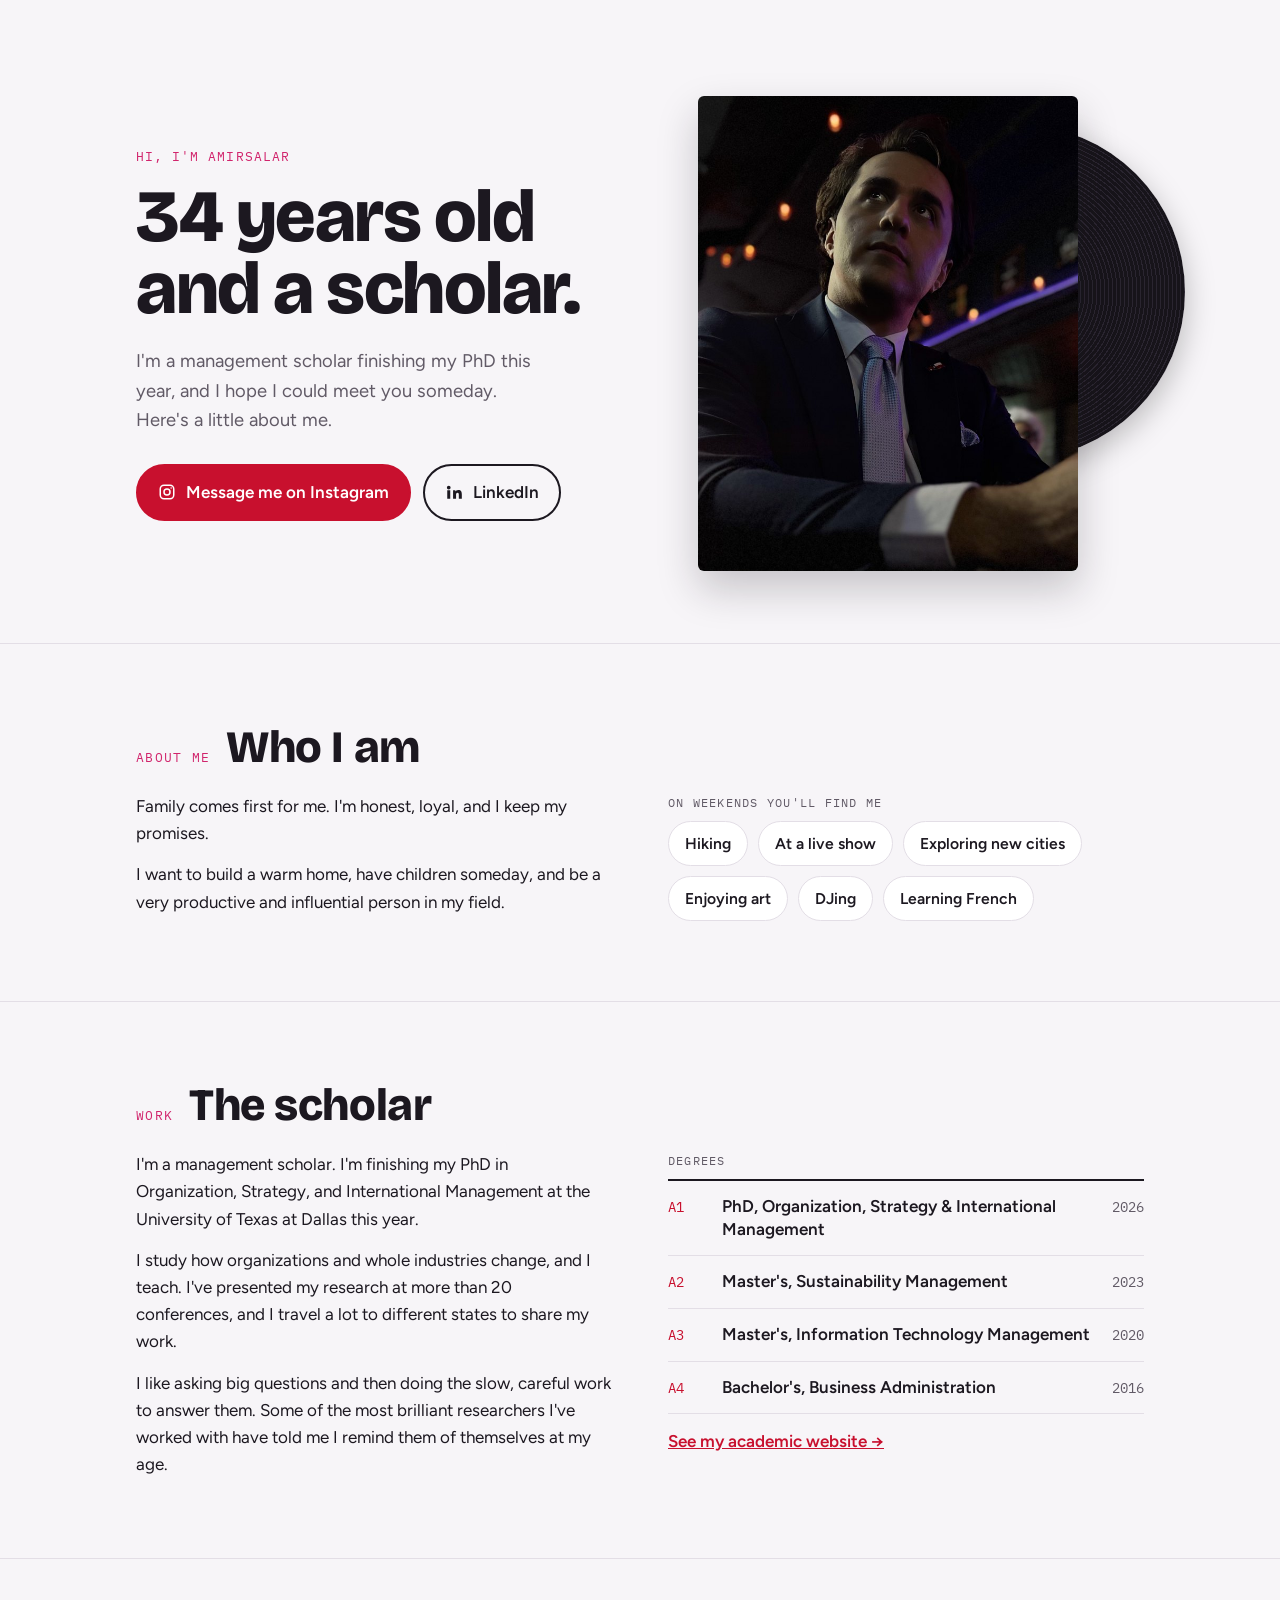
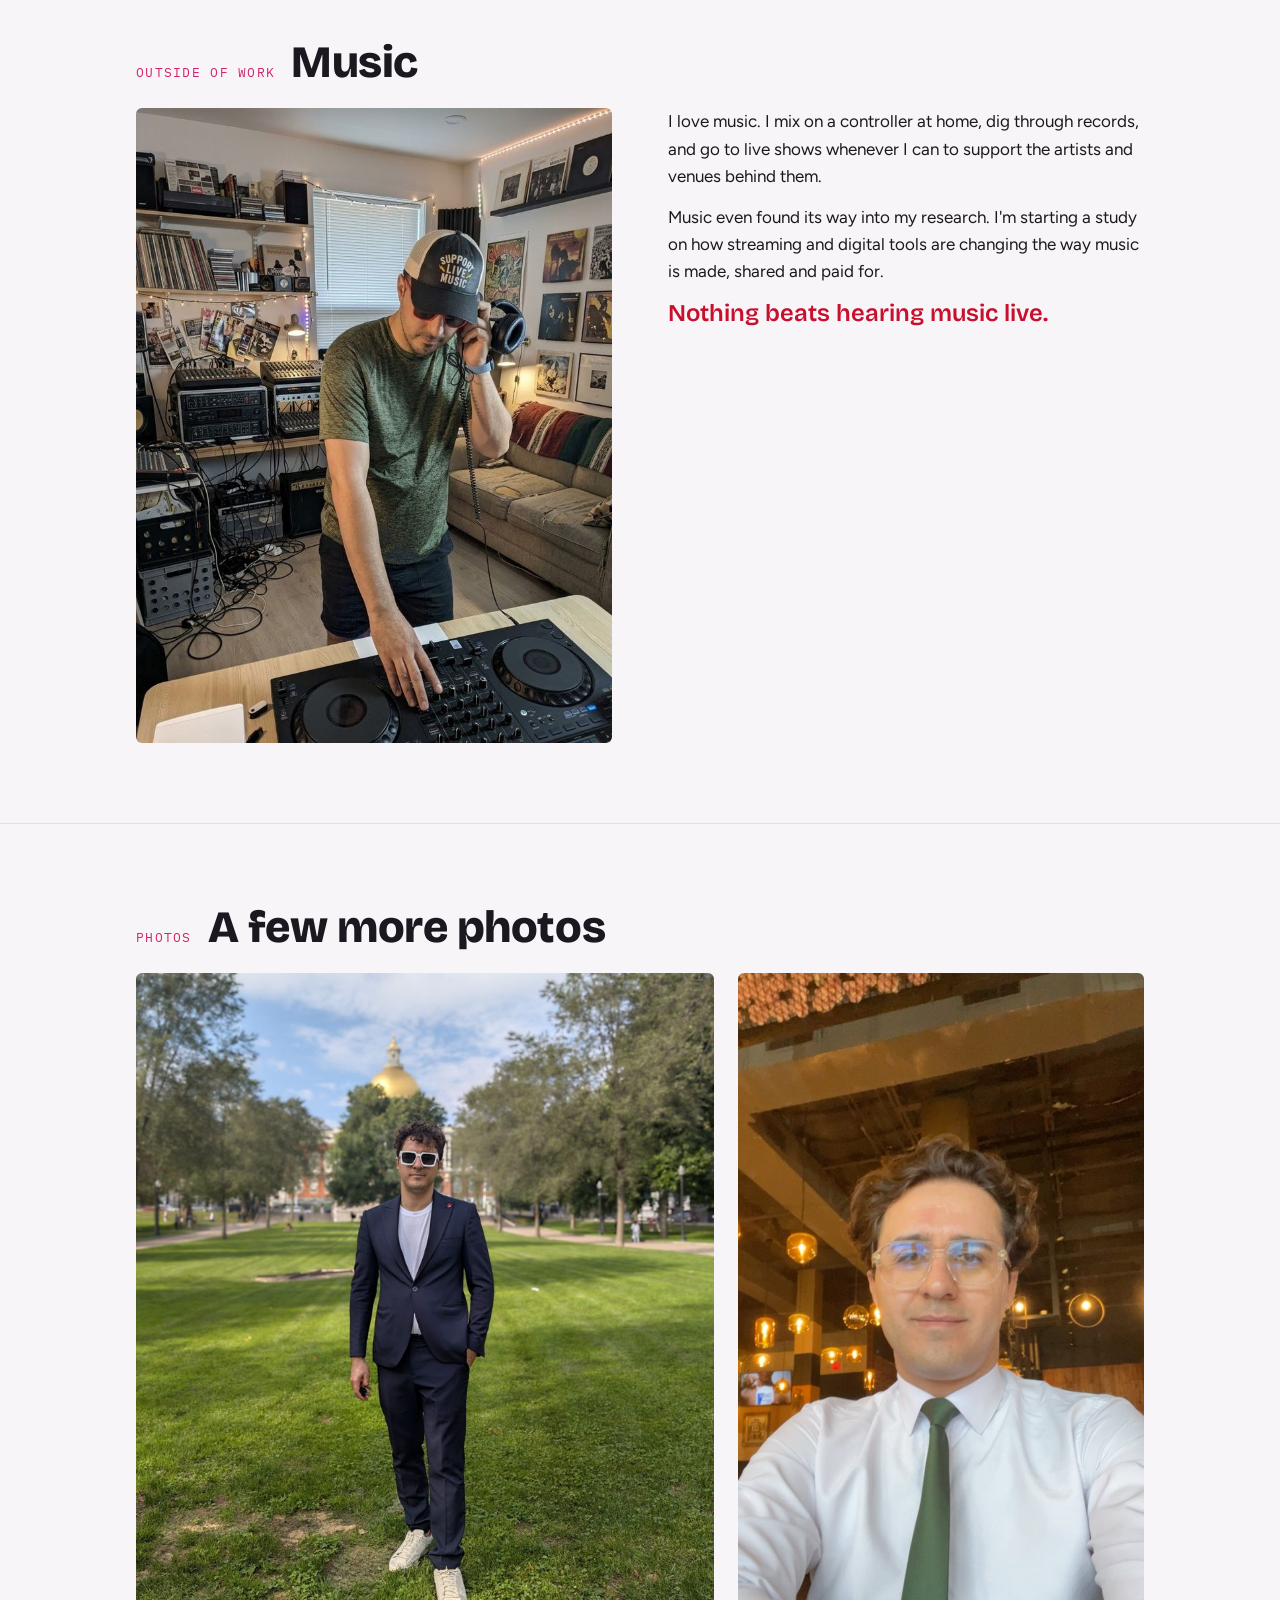
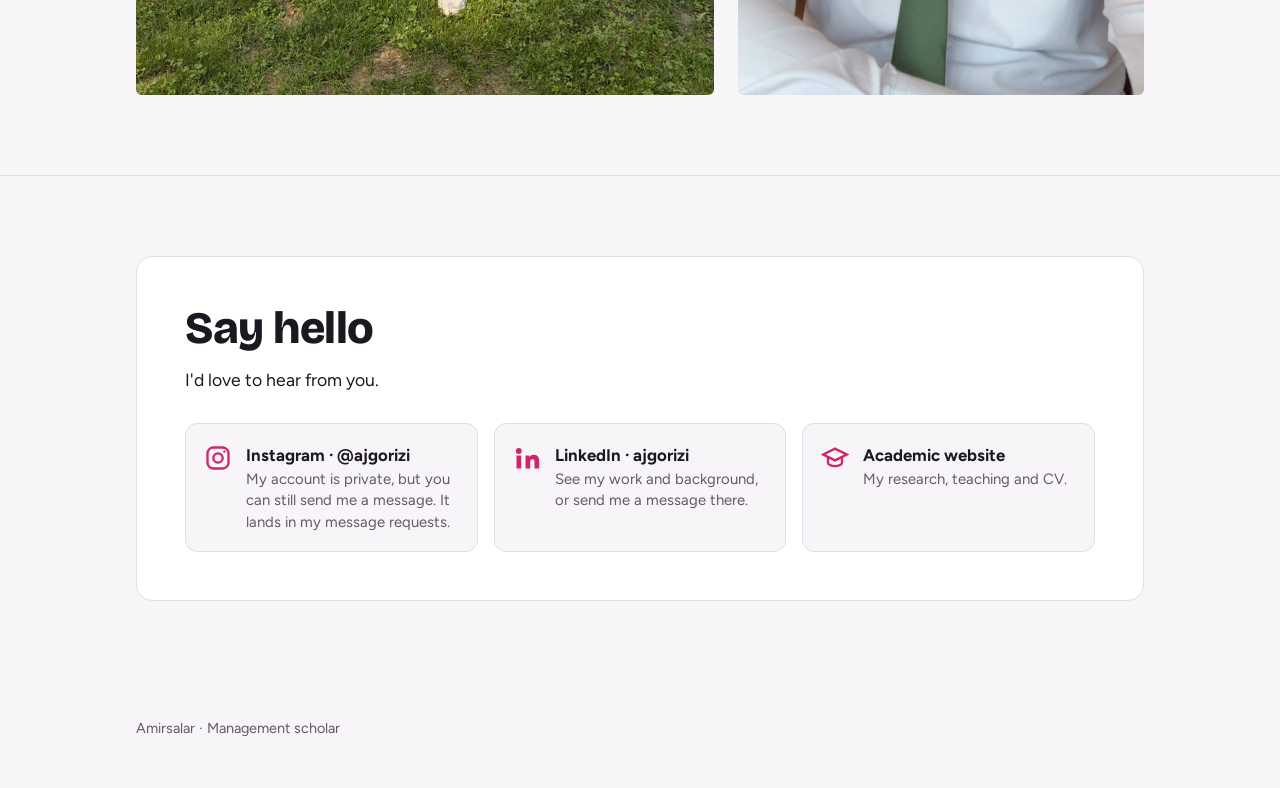
==== hello/index.html @ 09d65d30 "Add personal page at /hello/ and CNAME for ajgorizi.com Co-Authored-By: Claude Sonnet 5.5 <noreply@a" ====
<!doctype html>
<html lang="en">
<head>
  <!-- Google tag (gtag.js) -->
<script async src="https://www.googletagmanager.com/gtag/js?id=G-TE7RGXW3EQ"></script>
<script>
  window.dataLayer = window.dataLayer || [];
  function gtag(){dataLayer.push(arguments);}
  gtag('js', new Date());

  gtag('config', 'G-TE7RGXW3EQ');
</script>
<meta charset="utf-8">
<meta name="viewport" content="width=device-width, initial-scale=1">
<meta name="description" content="Amirsalar: Management scholar.">
<meta name="robots" content="noindex">
<title>Amirsalar | </title>
<link rel="preconnect" href="https://fonts.googleapis.com">
<link rel="preconnect" href="https://fonts.gstatic.com" crossorigin>
<link rel="stylesheet" href="https://fonts.googleapis.com/css2?family=Bricolage+Grotesque:opsz,wght@12..96,600;12..96,800&family=Figtree:wght@400;500;600&family=IBM+Plex+Mono:wght@500&display=swap">
<style>
/* Layout: a record sleeve. Hero = photo as the cover with a disc sliding out; then About me with degrees, a few photos, and a plain way to say hello. */
:root{
  --bg:#F7F5F8; --surface:#FFFFFF; --ink:#1C1820; --muted:#615A66; --line:#E3DEE6;
  --red:#C8102E; --pink:#D1246C; --vinyl:#17141A; --groove:#2A2530;
  --display:"Bricolage Grotesque", "Arial Narrow", system-ui, sans-serif;
  --body:"Figtree", system-ui, -apple-system, "Segoe UI", sans-serif;
  --mono:"IBM Plex Mono", ui-monospace, Menlo, monospace;
}
@media (prefers-color-scheme: dark){:root:not([data-theme="light"]){
  --bg:#141116; --surface:#1E1A21; --ink:#F3EFF5; --muted:#ABA2B0; --line:#332D38;
  --red:#FF4D5E; --pink:#FF5C9A; --vinyl:#0A080B; --groove:#231F27; color-scheme:dark }}
:root[data-theme="dark"]{
  --bg:#141116; --surface:#1E1A21; --ink:#F3EFF5; --muted:#ABA2B0; --line:#332D38;
  --red:#FF4D5E; --pink:#FF5C9A; --vinyl:#0A080B; --groove:#231F27; color-scheme:dark }

*{box-sizing:border-box}
body{margin:0}
img{max-width:100%}
html{overflow-x:clip}
body{background:var(--bg);color:var(--ink);font-family:var(--body);font-size:17px;line-height:1.6;overflow-x:clip}
.wrap{max-width:1040px;margin:0 auto;padding-left:max(16px, env(safe-area-inset-left, 0px));padding-right:max(16px, env(safe-area-inset-right, 0px))}
a{color:inherit}
:focus-visible{outline:3px solid var(--pink);outline-offset:3px;border-radius:6px}

/* hero */
.hero{display:grid;grid-template-columns:1.1fr .9fr;gap:clamp(28px,6vw,72px);align-items:center;padding-block:clamp(40px,8vw,96px) clamp(40px,6vw,72px)}
.hero > *{min-width:0}
.hello{font-family:var(--mono);font-size:.82rem;letter-spacing:.08em;text-transform:uppercase;color:var(--pink);margin:0 0 14px}
h1{font-family:var(--display);font-weight:800;font-size:clamp(2.6rem,7vw,4.6rem);line-height:.98;letter-spacing:-.02em;margin:0 0 22px;text-wrap:balance}
h1 em{font-style:normal;color:var(--red)}
.lead{font-size:1.15rem;color:var(--muted);max-width:34ch;margin:0 0 28px}
.actions{display:flex;flex-wrap:wrap;gap:12px}
.btn{display:inline-flex;align-items:center;gap:10px;padding:13px 20px;border-radius:999px;font-weight:600;text-decoration:none;border:2px solid var(--ink);transition:transform .15s ease}
.btn.primary{background:var(--red);border-color:var(--red);color:#fff}
.btn:hover{transform:translateY(-2px)}
.btn svg{width:18px;height:18px;flex:none}

.sleeve{position:relative;width:min(100%,380px);justify-self:center;margin-right:clamp(40px,9vw,90px)}
.disc{position:absolute;top:6%;right:-28%;width:88%;aspect-ratio:1;border-radius:50%;
  background:radial-gradient(circle,var(--red) 0 15%,var(--vinyl) 15.5% 17%,transparent 17.5%),
  repeating-radial-gradient(circle,var(--vinyl) 0 3px,var(--groove) 3px 4px);
  box-shadow:0 10px 30px rgba(0,0,0,.25);animation:spin 9s linear infinite}
.disc::after{content:"";position:absolute;inset:48.5%;border-radius:50%;background:var(--bg)}
.cover{position:relative;display:block;width:100%;max-width:100%;aspect-ratio:4/5;object-fit:cover;border-radius:6px;box-shadow:0 18px 40px rgba(28,24,32,.22)}
@keyframes spin{to{transform:rotate(360deg)}}
@media (prefers-reduced-motion:reduce){.disc{animation:none}.btn{transition:none}}

/* sides */
.side{border-top:1px solid var(--line);padding-block:clamp(40px,7vw,80px)}
.side-head{display:flex;align-items:baseline;gap:16px;flex-wrap:wrap;margin-bottom:22px}
.side-label{font-family:var(--mono);font-size:.8rem;letter-spacing:.1em;text-transform:uppercase;color:var(--pink)}
h2{font-family:var(--display);font-weight:800;font-size:clamp(1.9rem,4.5vw,2.8rem);line-height:1.05;margin:0;letter-spacing:-.01em}
.grid{display:grid;grid-template-columns:1fr 1fr;gap:clamp(24px,5vw,56px);align-items:start}
.grid > *{min-width:0}
.prose p{margin:0 0 14px;max-width:62ch}
.prose p:last-child{margin-bottom:0}

.tracks{list-style:none;margin:0;padding:0;border-top:2px solid var(--ink)}
.tracks li{display:grid;grid-template-columns:2.6rem 1fr auto;gap:12px;padding:14px 0;border-bottom:1px solid var(--line);align-items:baseline}
.tracks .no{font-family:var(--mono);font-size:.85rem;color:var(--red)}
.tracks .what{font-weight:600;line-height:1.35}
.tracks .where{display:block;font-weight:400;color:var(--muted);font-size:.95rem}
.tracks .yr{font-family:var(--mono);font-size:.85rem;color:var(--muted);font-variant-numeric:tabular-nums;white-space:nowrap}
.tracks-title{font-family:var(--mono);font-size:.78rem;letter-spacing:.1em;text-transform:uppercase;color:var(--muted);margin:0 0 8px}

.quote{font-family:var(--display);font-weight:600;font-size:1.5rem;line-height:1.2;color:var(--red);margin:22px 0 0}

.chips{list-style:none;margin:0;padding:0;display:flex;flex-wrap:wrap;gap:10px}
.chips li{padding:9px 16px;border-radius:999px;border:1.5px solid var(--line);background:var(--surface);font-weight:600;font-size:.98rem}
.music-photo{width:100%;max-width:100%;aspect-ratio:3/4;object-fit:cover;border-radius:6px;display:block}
.photos{display:grid;grid-template-columns:800fr 562fr;gap:clamp(12px,3vw,24px);align-items:start}
.photos img{width:100%;max-width:100%;height:auto;border-radius:6px;display:block}
/* looking for + contact */
.ask{background:var(--surface);border:1px solid var(--line);border-radius:16px;padding:clamp(24px,5vw,48px);display:grid;gap:28px}
.ask h2{color:var(--ink)}
.ask p{margin:0;max-width:56ch;font-size:1.1rem}
.contacts{display:grid;grid-template-columns:repeat(3,1fr);gap:16px}
.contact{display:flex;gap:14px;align-items:flex-start;padding:18px;border-radius:12px;border:1px solid var(--line);text-decoration:none;background:var(--bg);transition:border-color .15s ease}
.contact:hover{border-color:var(--pink)}
.contact svg{width:28px;height:28px;flex:none;color:var(--pink);margin-top:2px}
.contact b{display:block;font-size:1.05rem}
.contact span{display:block;color:var(--muted);font-size:.93rem;line-height:1.45}
footer{padding-block:36px 48px;color:var(--muted);font-size:.9rem}

@media (max-width:760px){
  .hero{grid-template-columns:1fr}
  .sleeve{order:-1;width:min(64%,300px);justify-self:start;margin-right:0}
  .disc{right:-30%}
  .grid,.contacts{grid-template-columns:1fr}
  .photos{grid-template-columns:1fr}
  .music-photo{aspect-ratio:4/3}
}
</style>
</head>
<body>

<main>
  <div class="wrap">
    <section class="hero">
      <div>
        <p class="hello">Hi, I'm Amirsalar</p>
        <h1>34 years old and a scholar.</h1>
        <p class="lead">I'm a management scholar finishing my PhD this year, and I hope I could meet you someday. Here's a little about me.</p>
        <div class="actions">
          <a class="btn primary" href="https://www.instagram.com/ajgorizi/" target="_blank" rel="noopener">
            <svg viewBox="0 0 24 24" fill="none" stroke="currentColor" stroke-width="2"><rect x="3" y="3" width="18" height="18" rx="5"/><circle cx="12" cy="12" r="4"/><circle cx="17.5" cy="6.5" r="1" fill="currentColor" stroke="none"/></svg>
            Message me on Instagram
          </a>
          <a class="btn" href="https://www.linkedin.com/in/ajgorizi/" target="_blank" rel="noopener">
            <svg viewBox="0 0 24 24" fill="currentColor"><path d="M4.98 3.5a2.5 2.5 0 1 1 0 5 2.5 2.5 0 0 1 0-5zM3 9.75h4V21H3V9.75zm7 0h3.8v1.6h.06c.53-1 1.84-2.05 3.78-2.05 4.04 0 4.79 2.6 4.79 6V21h-4v-5.1c0-1.22-.02-2.8-1.7-2.8-1.71 0-1.97 1.33-1.97 2.7V21h-4V9.75z"/></svg>
            LinkedIn
          </a>
        </div>
      </div>
      <div class="sleeve" aria-hidden="false">
        <div class="disc" aria-hidden="true"></div>
        <img class="cover" src="hero.jpg" alt="Amirsalar in a navy suit and light blue tie, sitting at a table under warm lights">
      </div>
    </section>
  </div>

  <section class="side">
    <div class="wrap">
      <div class="side-head"><span class="side-label">About me</span><h2>Who I am</h2></div>
      <div class="grid">
        <div class="prose">
          <p>Family comes first for me. I'm honest, loyal, and I keep my promises.</p>
          <p>I want to build a warm home, have children someday, and be a very productive and influential person in my field.</p>
        </div>
        <div>
          <p class="tracks-title">On weekends you'll find me</p>
          <ul class="chips">
            <li>Hiking</li><li>At a live show</li><li>Exploring new cities</li><li>Enjoying art</li><li>DJing</li><li>Learning French</li>
          </ul>
        </div>
      </div>
    </div>
  </section>

  <section class="side">
    <div class="wrap">
      <div class="side-head"><span class="side-label">Work</span><h2>The scholar</h2></div>
      <div class="grid">
        <div class="prose">
          <p>I'm a management scholar. I'm finishing my PhD in Organization, Strategy, and International Management at the University of Texas at Dallas this year.</p>
          <p>I study how organizations and whole industries change, and I teach. I've presented my research at more than 20 conferences, and I travel a lot to different states to share my work.</p>
          <p>I like asking big questions and then doing the slow, careful work to answer them. Some of the most brilliant researchers I've worked with have told me I remind them of themselves at my age.</p>
        </div>
        <div>
          <p class="tracks-title">Degrees</p>
          <ol class="tracks">
            <li><span class="no">A1</span><span class="what">PhD, Organization, Strategy &amp; International Management</span><span class="yr">2026</span></li>
            <li><span class="no">A2</span><span class="what">Master's, Sustainability Management</span><span class="yr">2023</span></li>
            <li><span class="no">A3</span><span class="what">Master's, Information Technology Management</span><span class="yr">2020</span></li>
            <li><span class="no">A4</span><span class="what">Bachelor's, Business Administration</span><span class="yr">2016</span></li>
          </ol>
          <p style="margin:14px 0 0"><a href="https://ajgorizi.com/" target="_blank" rel="noopener" style="color:var(--red);font-weight:600">See my academic website →</a></p>
        </div>
      </div>
    </div>
  </section>


  <section class="side">
    <div class="wrap">
      <div class="side-head"><span class="side-label">Outside of work</span><h2>Music</h2></div>
      <div class="grid">
        <img class="music-photo" src="dj.jpg" alt="Amirsalar mixing music at home, with records on the wall">
        <div class="prose">
          <p>I love music. I mix on a controller at home, dig through records, and go to live shows whenever I can to support the artists and venues behind them.</p>
          <p>Music even found its way into my research. I'm starting a study on how streaming and digital tools are changing the way music is made, shared and paid for.</p>
          <p class="quote">Nothing beats hearing music live.</p>
        </div>
      </div>
    </div>
  </section>

  <section class="side">
    <div class="wrap">
      <div class="side-head"><span class="side-label">Photos</span><h2>A few more photos</h2></div>
      <div class="photos">
        <img src="park.jpg" alt="Amirsalar in a navy suit and white sunglasses on a sunny lawn, a gold dome behind him">
        <img src="me.jpg" alt="Amirsalar in a white shirt and green tie">
      </div>
    </div>
  </section>

  <section class="side">
    <div class="wrap">
      <div class="ask">
        <div style="display:grid;gap:14px">
          <h2>Say hello</h2>
          <p>I'd love to hear from you.</p>
        </div>
        <div class="contacts">
          <a class="contact" href="https://www.instagram.com/ajgorizi/" target="_blank" rel="noopener">
            <svg viewBox="0 0 24 24" fill="none" stroke="currentColor" stroke-width="2"><rect x="3" y="3" width="18" height="18" rx="5"/><circle cx="12" cy="12" r="4"/><circle cx="17.5" cy="6.5" r="1" fill="currentColor" stroke="none"/></svg>
            <div><b>Instagram · @ajgorizi</b><span>My account is private, but you can still send me a message. It lands in my message requests.</span></div>
          </a>
          <a class="contact" href="https://www.linkedin.com/in/ajgorizi/" target="_blank" rel="noopener">
            <svg viewBox="0 0 24 24" fill="currentColor"><path d="M4.98 3.5a2.5 2.5 0 1 1 0 5 2.5 2.5 0 0 1 0-5zM3 9.75h4V21H3V9.75zm7 0h3.8v1.6h.06c.53-1 1.84-2.05 3.78-2.05 4.04 0 4.79 2.6 4.79 6V21h-4v-5.1c0-1.22-.02-2.8-1.7-2.8-1.71 0-1.97 1.33-1.97 2.7V21h-4V9.75z"/></svg>
            <div><b>LinkedIn · ajgorizi</b><span>See my work and background, or send me a message there.</span></div>
          </a>
          <a class="contact" href="https://ajgorizi.com/" target="_blank" rel="noopener">
            <svg viewBox="0 0 24 24" fill="none" stroke="currentColor" stroke-width="2"><path d="M2 9l10-5 10 5-10 5z"/><path d="M6 11v5c0 1.5 2.7 3 6 3s6-1.5 6-3v-5"/></svg>
            <div><b>Academic website</b><span>My research, teaching and CV.</span></div>
          </a>
        </div>
      </div>
    </div>
  </section>

  <footer><div class="wrap">Amirsalar · Management scholar</div></footer>
</main>

</body>
</html>
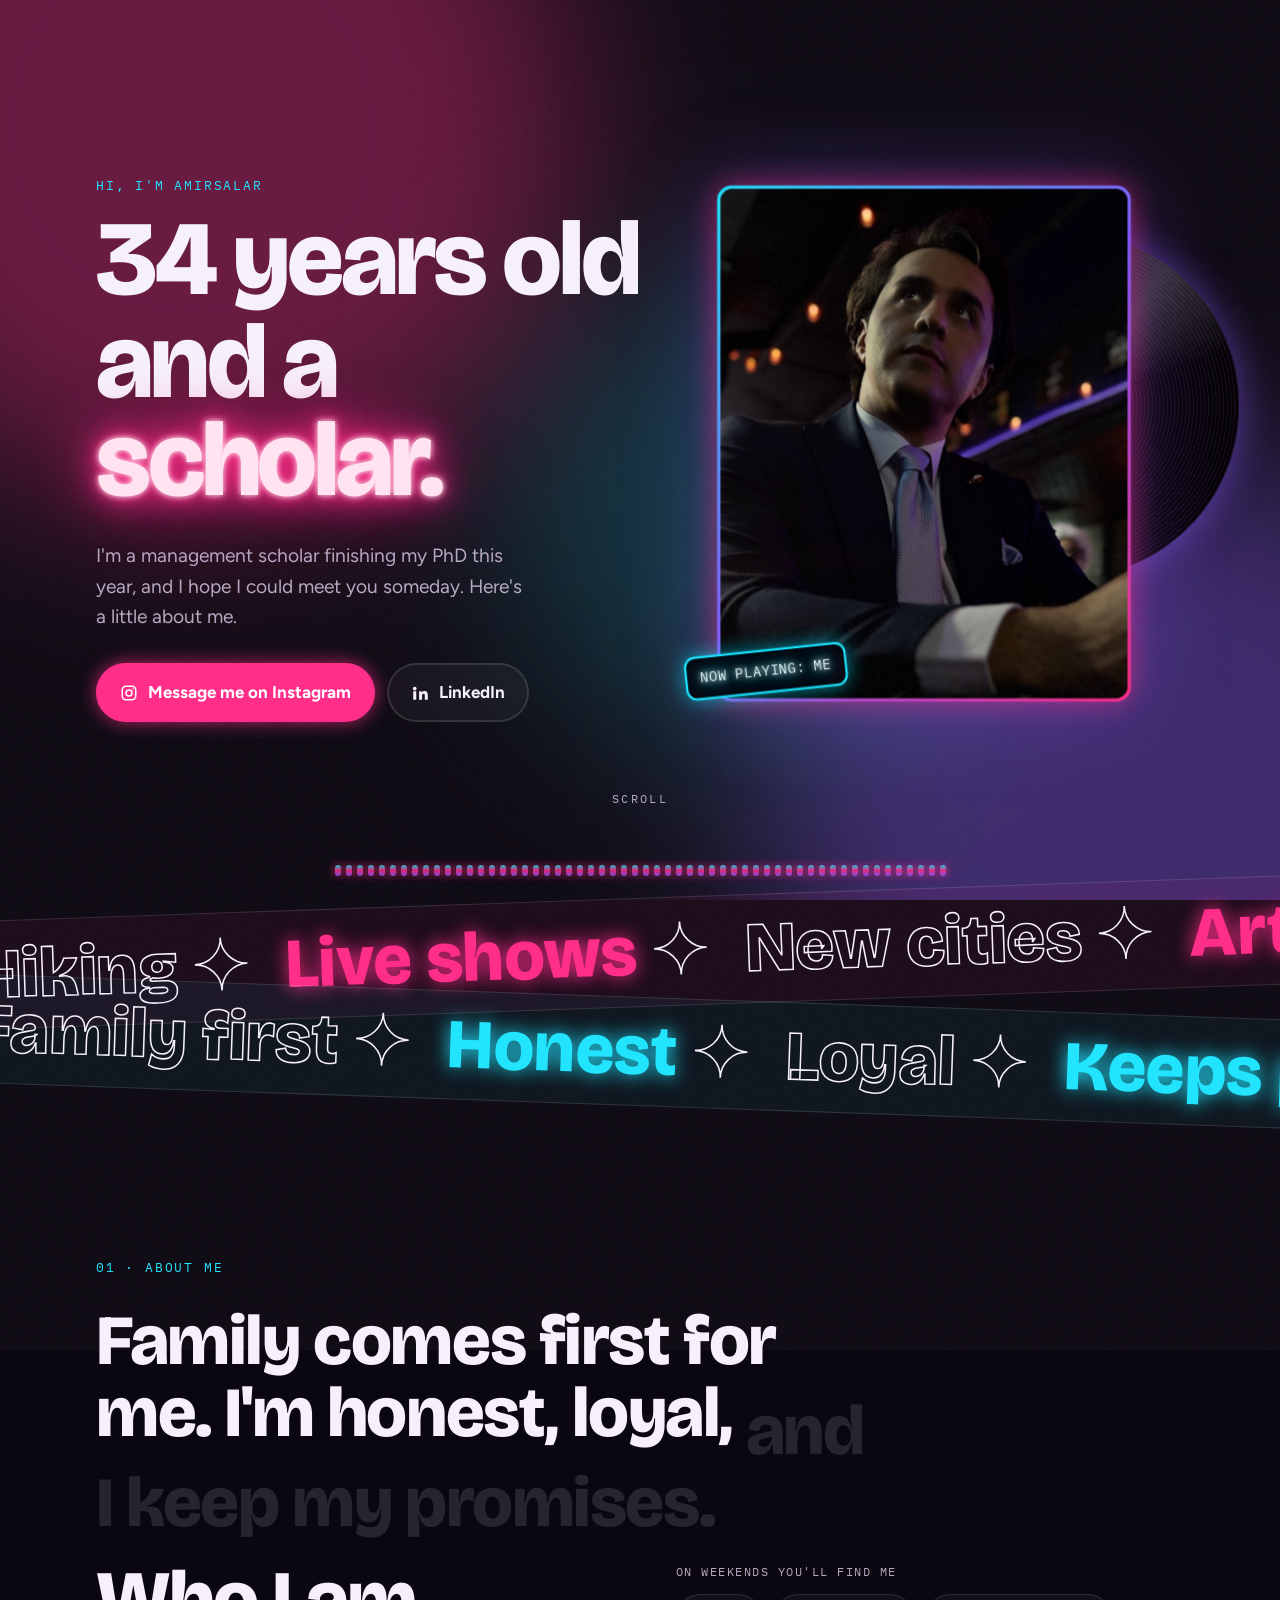
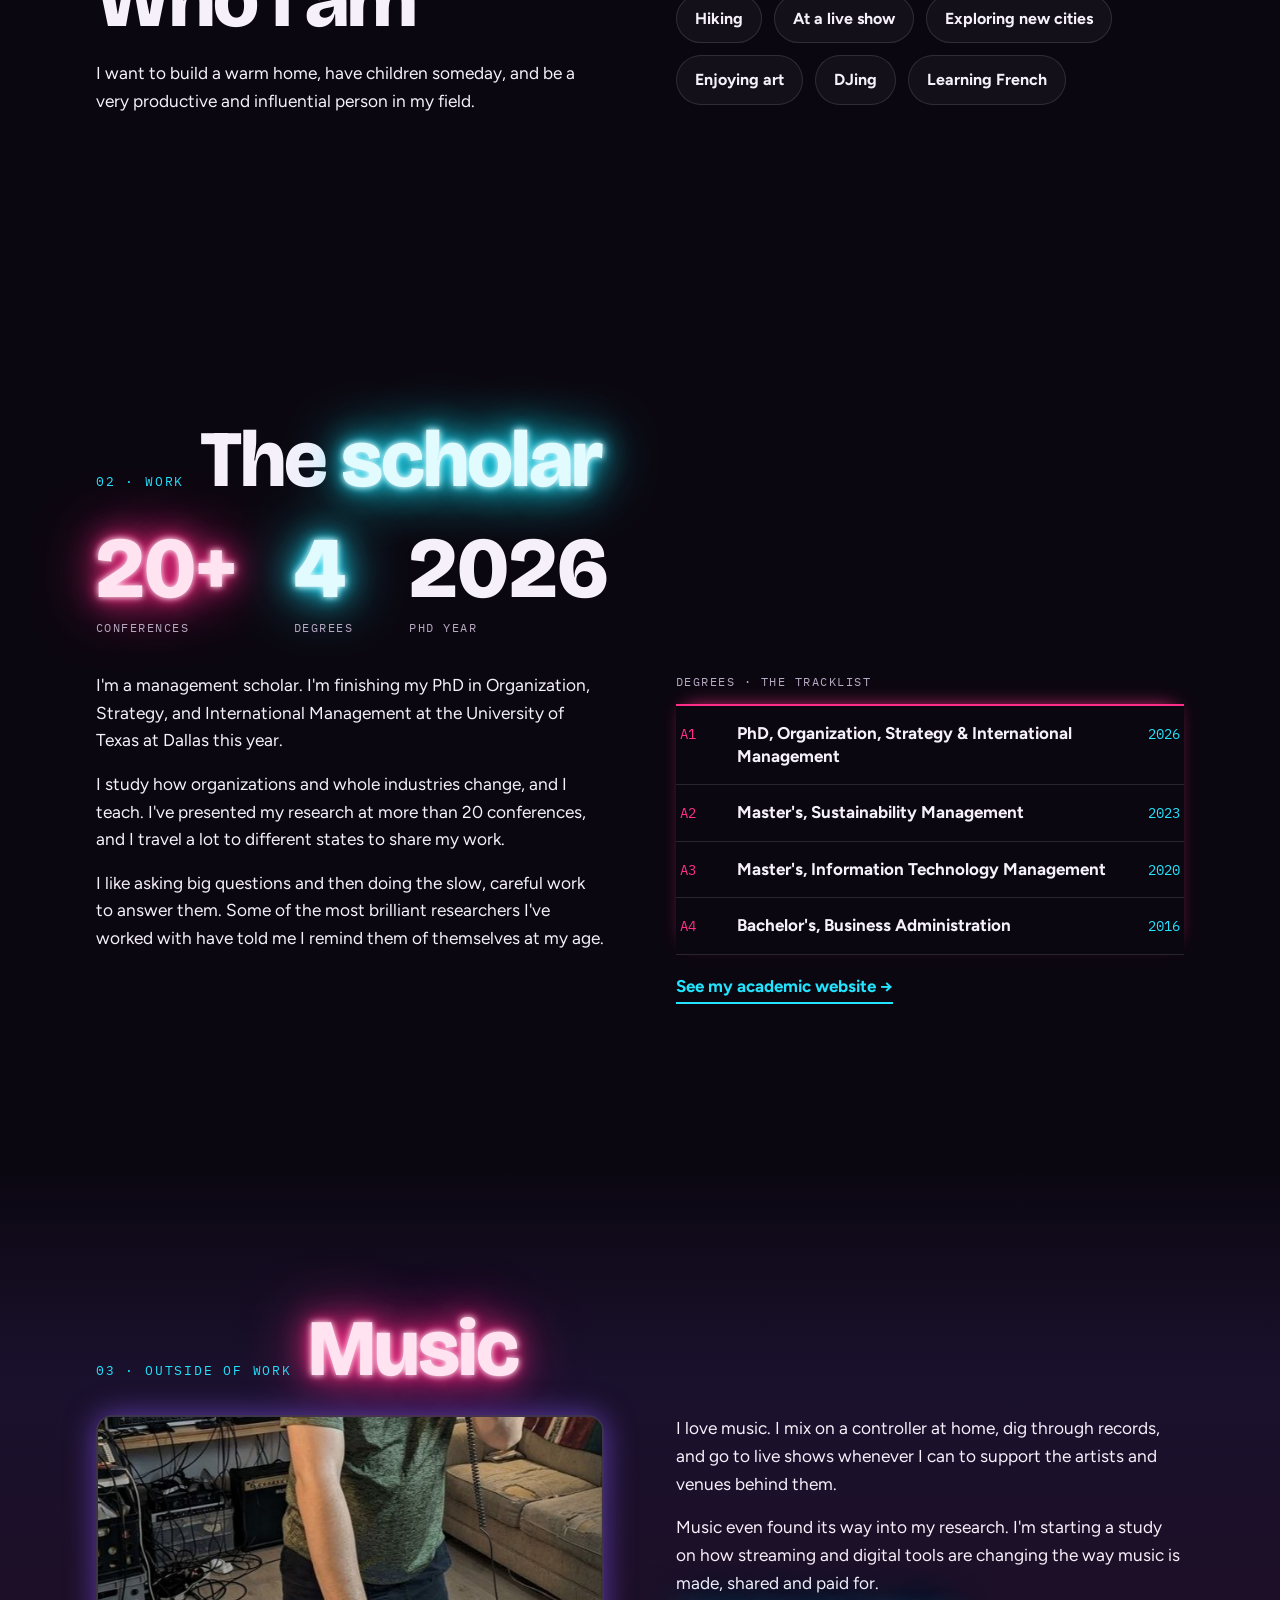
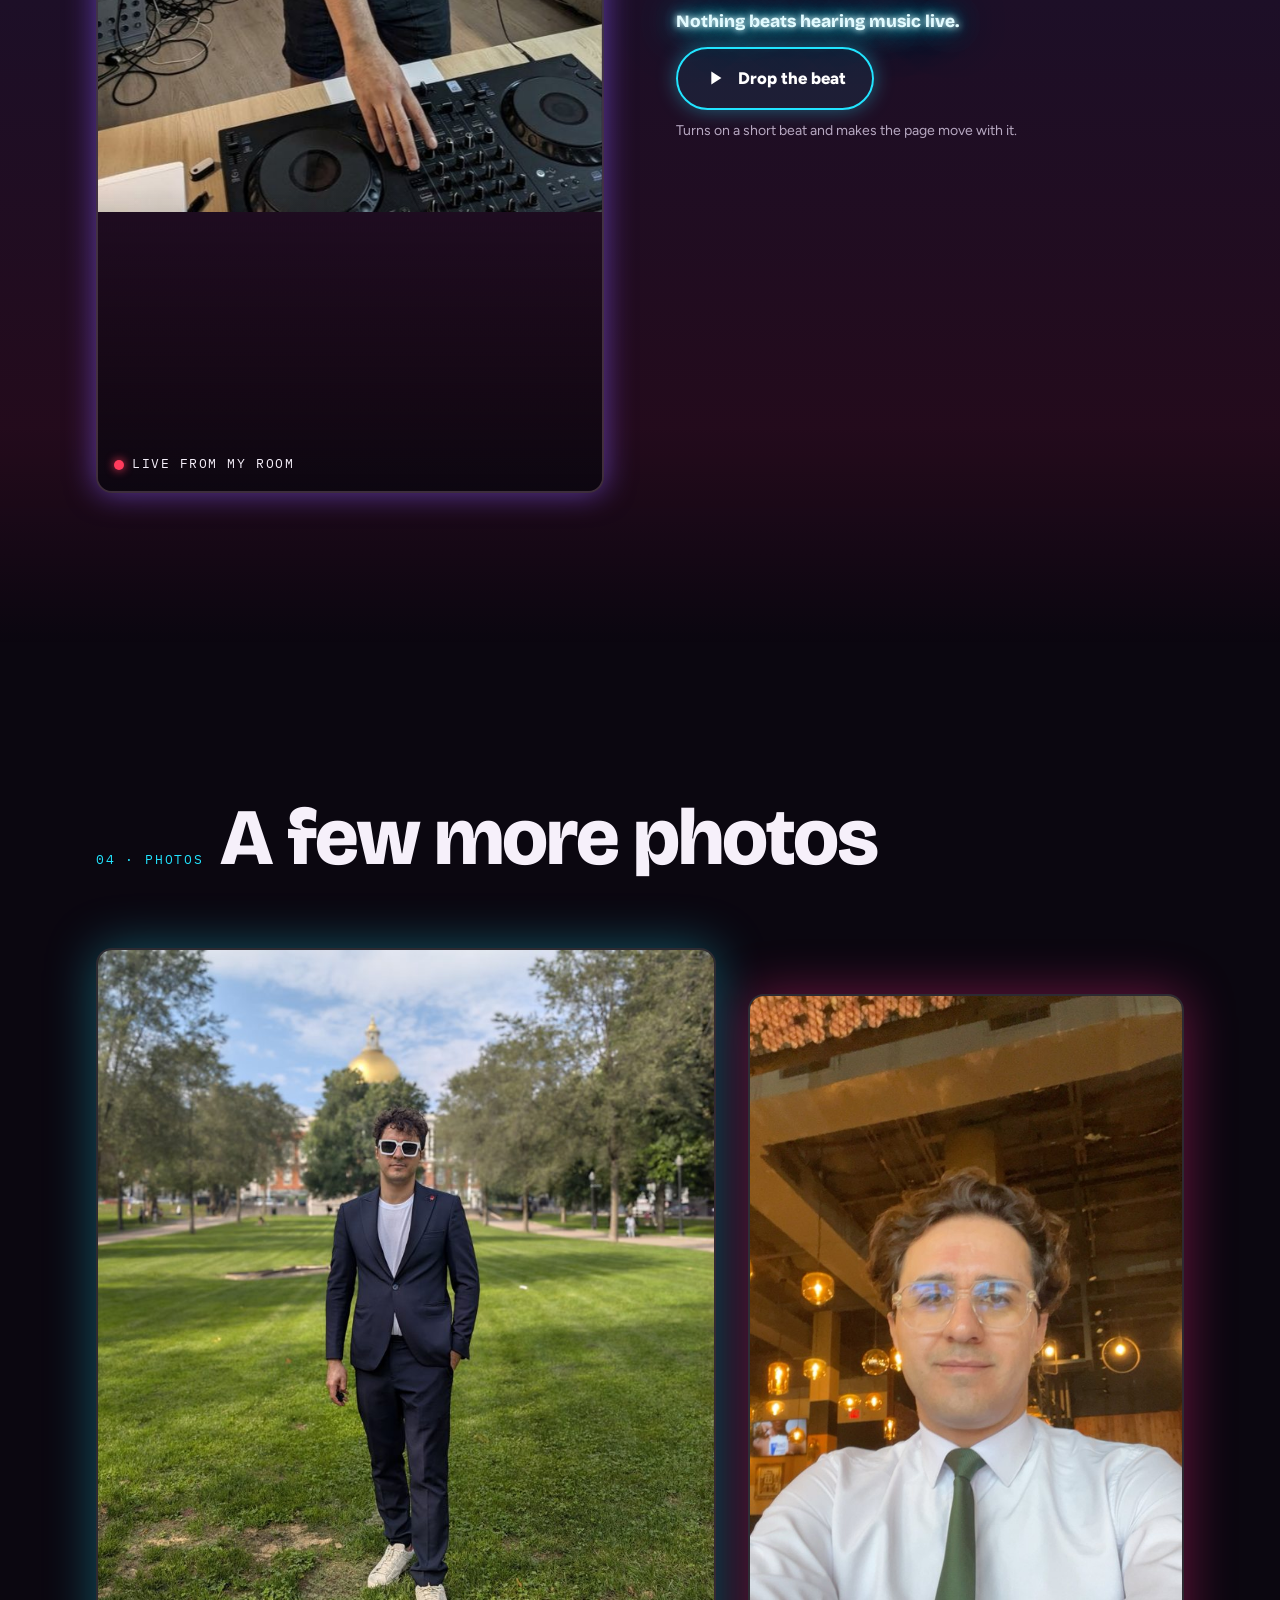
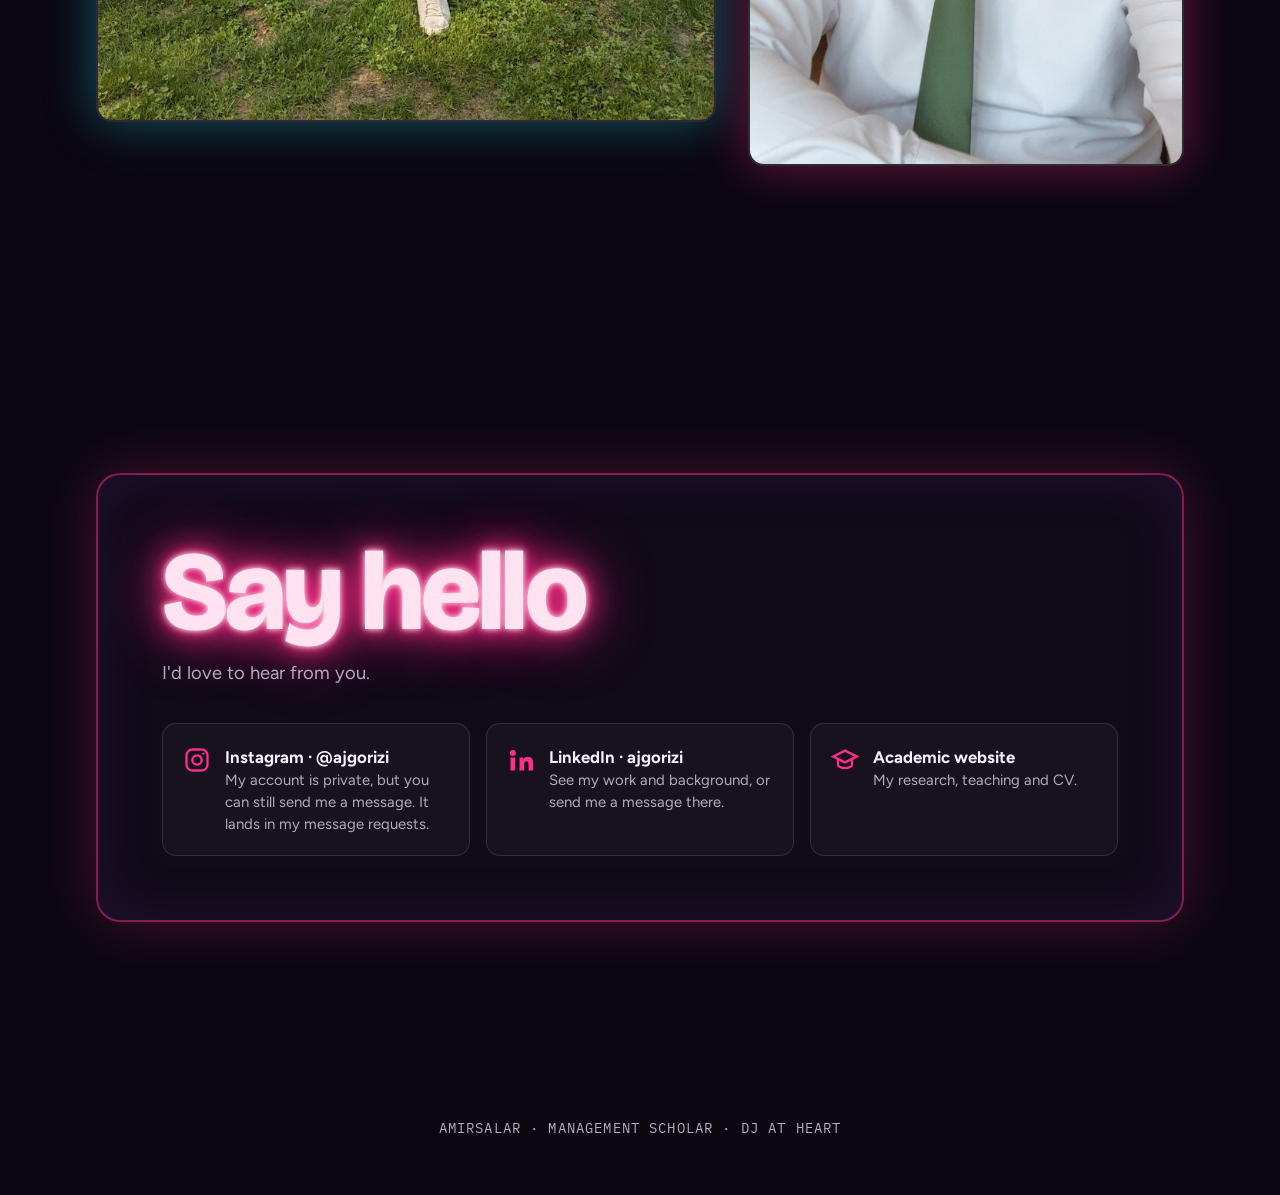
==== commit f6f8a950: "Replace old More about me page with the neon version Co-Authored-By: Claude Opus 5.5 <noreply@anthro" ====
--- a/hello/index.html
+++ b/hello/index.html
@@ -1,128 +1,224 @@
 <!doctype html>
 <html lang="en">
 <head>
-  <!-- Google tag (gtag.js) -->
+<!-- Google tag (gtag.js) -->
 <script async src="https://www.googletagmanager.com/gtag/js?id=G-TE7RGXW3EQ"></script>
 <script>
   window.dataLayer = window.dataLayer || [];
   function gtag(){dataLayer.push(arguments);}
   gtag('js', new Date());
-
   gtag('config', 'G-TE7RGXW3EQ');
 </script>
 <meta charset="utf-8">
 <meta name="viewport" content="width=device-width, initial-scale=1">
 <meta name="description" content="Amirsalar: Management scholar.">
 <meta name="robots" content="noindex">
-<title>Amirsalar | </title>
+<meta name="theme-color" content="#0B0710">
+<title>More about me | Amirsalar</title>
 <link rel="preconnect" href="https://fonts.googleapis.com">
 <link rel="preconnect" href="https://fonts.gstatic.com" crossorigin>
-<link rel="stylesheet" href="https://fonts.googleapis.com/css2?family=Bricolage+Grotesque:opsz,wght@12..96,600;12..96,800&family=Figtree:wght@400;500;600&family=IBM+Plex+Mono:wght@500&display=swap">
+<link rel="stylesheet" href="https://fonts.googleapis.com/css2?family=Bricolage+Grotesque:opsz,wght@12..96,600;12..96,800&family=Figtree:wght@400;500;600;700&family=IBM+Plex+Mono:wght@500&display=swap">
 <style>
-/* Layout: a record sleeve. Hero = photo as the cover with a disc sliding out; then About me with degrees, a few photos, and a plain way to say hello. */
 :root{
-  --bg:#F7F5F8; --surface:#FFFFFF; --ink:#1C1820; --muted:#615A66; --line:#E3DEE6;
-  --red:#C8102E; --pink:#D1246C; --vinyl:#17141A; --groove:#2A2530;
+  --bg:#0B0710; --bg2:#140C1C; --ink:#F6F0FA; --muted:#B7A9C2; --line:rgba(255,255,255,.12);
+  --pink:#FF2E88; --cyan:#22E4FF; --violet:#8A5CFF; --red:#FF3B5C; --amber:#FFB547;
   --display:"Bricolage Grotesque", "Arial Narrow", system-ui, sans-serif;
   --body:"Figtree", system-ui, -apple-system, "Segoe UI", sans-serif;
   --mono:"IBM Plex Mono", ui-monospace, Menlo, monospace;
+  --beat:0; color-scheme:dark;
 }
-@media (prefers-color-scheme: dark){:root:not([data-theme="light"]){
-  --bg:#141116; --surface:#1E1A21; --ink:#F3EFF5; --muted:#ABA2B0; --line:#332D38;
-  --red:#FF4D5E; --pink:#FF5C9A; --vinyl:#0A080B; --groove:#231F27; color-scheme:dark }}
-:root[data-theme="dark"]{
-  --bg:#141116; --surface:#1E1A21; --ink:#F3EFF5; --muted:#ABA2B0; --line:#332D38;
-  --red:#FF4D5E; --pink:#FF5C9A; --vinyl:#0A080B; --groove:#231F27; color-scheme:dark }
-
 *{box-sizing:border-box}
-body{margin:0}
-img{max-width:100%}
-html{overflow-x:clip}
-body{background:var(--bg);color:var(--ink);font-family:var(--body);font-size:17px;line-height:1.6;overflow-x:clip}
-.wrap{max-width:1040px;margin:0 auto;padding-left:max(16px, env(safe-area-inset-left, 0px));padding-right:max(16px, env(safe-area-inset-right, 0px))}
+html{overflow-x:clip;scroll-behavior:smooth}
+body{margin:0;background:var(--bg);color:var(--ink);font-family:var(--body);font-size:17px;line-height:1.6;overflow-x:clip}
+img{max-width:100%;display:block}
 a{color:inherit}
-:focus-visible{outline:3px solid var(--pink);outline-offset:3px;border-radius:6px}
-
-/* hero */
-.hero{display:grid;grid-template-columns:1.1fr .9fr;gap:clamp(28px,6vw,72px);align-items:center;padding-block:clamp(40px,8vw,96px) clamp(40px,6vw,72px)}
+:focus-visible{outline:3px solid var(--cyan);outline-offset:3px;border-radius:8px}
+.wrap{max-width:1120px;margin:0 auto;padding-left:max(16px, env(safe-area-inset-left, 0px));padding-right:max(16px, env(safe-area-inset-right, 0px))}
+
+/* ---------- moving neon background ---------- */
+.aurora{position:fixed;inset:0;z-index:-2;overflow:hidden;pointer-events:none}
+.aurora i{position:absolute;width:60vmax;height:60vmax;border-radius:50%;filter:blur(90px);opacity:.38;mix-blend-mode:screen;animation:drift 22s ease-in-out infinite alternate}
+.aurora i:nth-child(1){background:var(--pink);top:-20vmax;left:-15vmax}
+.aurora i:nth-child(2){background:var(--violet);bottom:-25vmax;right:-20vmax;animation-duration:28s;animation-delay:-6s}
+.aurora i:nth-child(3){background:var(--cyan);top:30vh;left:40vw;width:38vmax;height:38vmax;opacity:.2;animation-duration:34s;animation-delay:-12s}
+@keyframes drift{0%{transform:translate(0,0) scale(1)}50%{transform:translate(12vw,8vh) scale(1.15)}100%{transform:translate(-8vw,14vh) scale(.95)}}
+.grain{position:fixed;inset:-50%;z-index:-1;pointer-events:none;opacity:.07;
+  background-image:url("data:image/svg+xml,%3Csvg xmlns='http://www.w3.org/2000/svg' width='160' height='160'%3E%3Cfilter id='n'%3E%3CfeTurbulence type='fractalNoise' baseFrequency='.9' numOctaves='2'/%3E%3C/filter%3E%3Crect width='100%25' height='100%25' filter='url(%23n)'/%3E%3C/svg%3E");
+  animation:grain 1s steps(4) infinite}
+@keyframes grain{0%{transform:translate(0,0)}25%{transform:translate(-3%,2%)}50%{transform:translate(2%,-3%)}75%{transform:translate(-1%,3%)}100%{transform:translate(3%,0)}}
+.glow-cursor{position:fixed;left:0;top:0;width:420px;height:420px;margin:-210px 0 0 -210px;border-radius:50%;pointer-events:none;z-index:-1;
+  background:radial-gradient(circle,rgba(255,46,136,.22),transparent 60%);transform:translate(-999px,-999px);transition:opacity .3s}
+.progress{position:fixed;top:0;left:0;height:3px;width:100%;transform-origin:0 50%;transform:scaleX(0);z-index:50;
+  background:linear-gradient(90deg,var(--cyan),var(--violet),var(--pink));box-shadow:0 0 12px var(--pink)}
+
+/* ---------- neon text ---------- */
+.neon-pink{color:#FFE3F0;text-shadow:0 0 6px #fff,0 0 14px var(--pink),0 0 32px var(--pink),0 0 64px var(--pink)}
+.neon-cyan{color:#E2FBFF;text-shadow:0 0 6px #fff,0 0 14px var(--cyan),0 0 32px var(--cyan),0 0 64px var(--cyan)}
+.flicker{animation:flicker 6s infinite}
+@keyframes flicker{0%,18%,22%,25%,53%,57%,100%{opacity:1}20%,24%,55%{opacity:.35}}
+.label{font-family:var(--mono);font-size:.8rem;letter-spacing:.14em;text-transform:uppercase;color:var(--cyan)}
+
+/* ---------- hero ---------- */
+.hero{min-height:100svh;display:grid;grid-template-columns:1.15fr .85fr;gap:clamp(28px,6vw,80px);align-items:center;padding-block:clamp(56px,8vw,96px) 110px;position:relative}
 .hero > *{min-width:0}
-.hello{font-family:var(--mono);font-size:.82rem;letter-spacing:.08em;text-transform:uppercase;color:var(--pink);margin:0 0 14px}
-h1{font-family:var(--display);font-weight:800;font-size:clamp(2.6rem,7vw,4.6rem);line-height:.98;letter-spacing:-.02em;margin:0 0 22px;text-wrap:balance}
-h1 em{font-style:normal;color:var(--red)}
-.lead{font-size:1.15rem;color:var(--muted);max-width:34ch;margin:0 0 28px}
+h1{font-family:var(--display);font-weight:800;font-size:clamp(3rem,9vw,6.6rem);line-height:.92;letter-spacing:-.03em;margin:14px 0 26px}
+h1 .line{display:block;clip-path:inset(-1em -2em -.12em -1em);padding-bottom:.06em}
+.loaded h1 .line{animation:unclip 0s 1.3s forwards}
+@keyframes unclip{to{clip-path:inset(-1em -2em -1em -1em)}}
+h1 .line > span{display:inline-block;transform:translateY(110%) rotate(6deg);transition:transform 1s cubic-bezier(.2,.8,.2,1)}
+.loaded h1 .line > span{transform:none}
+.loaded h1 .line:nth-child(2) > span{transition-delay:.15s}
+.intro{opacity:0;transform:translateY(30px);transition:opacity .8s .45s, transform .8s .45s cubic-bezier(.2,.8,.2,1)}
+.loaded .intro{opacity:1;transform:none}
+.loaded .actions.intro{transition-delay:.6s}
+.lead{font-size:1.2rem;color:var(--muted);max-width:36ch;margin:0 0 30px}
 .actions{display:flex;flex-wrap:wrap;gap:12px}
-.btn{display:inline-flex;align-items:center;gap:10px;padding:13px 20px;border-radius:999px;font-weight:600;text-decoration:none;border:2px solid var(--ink);transition:transform .15s ease}
-.btn.primary{background:var(--red);border-color:var(--red);color:#fff}
-.btn:hover{transform:translateY(-2px)}
+.btn{display:inline-flex;align-items:center;gap:10px;padding:14px 22px;border-radius:999px;font-weight:700;text-decoration:none;border:2px solid var(--line);background:rgba(255,255,255,.04);backdrop-filter:blur(6px);transition:transform .2s ease, box-shadow .2s ease, border-color .2s}
+.btn:hover{transform:translateY(-3px) scale(1.03);border-color:var(--cyan);box-shadow:0 0 24px rgba(34,228,255,.45)}
+.btn.primary{background:var(--pink);border-color:var(--pink);color:#fff;box-shadow:0 0 calc(18px + var(--beat)*30px) rgba(255,46,136,.7)}
+.btn.primary:hover{box-shadow:0 0 40px var(--pink)}
 .btn svg{width:18px;height:18px;flex:none}
 
-.sleeve{position:relative;width:min(100%,380px);justify-self:center;margin-right:clamp(40px,9vw,90px)}
-.disc{position:absolute;top:6%;right:-28%;width:88%;aspect-ratio:1;border-radius:50%;
-  background:radial-gradient(circle,var(--red) 0 15%,var(--vinyl) 15.5% 17%,transparent 17.5%),
-  repeating-radial-gradient(circle,var(--vinyl) 0 3px,var(--groove) 3px 4px);
-  box-shadow:0 10px 30px rgba(0,0,0,.25);animation:spin 9s linear infinite}
-.disc::after{content:"";position:absolute;inset:48.5%;border-radius:50%;background:var(--bg)}
-.cover{position:relative;display:block;width:100%;max-width:100%;aspect-ratio:4/5;object-fit:cover;border-radius:6px;box-shadow:0 18px 40px rgba(28,24,32,.22)}
-@keyframes spin{to{transform:rotate(360deg)}}
-@media (prefers-reduced-motion:reduce){.disc{animation:none}.btn{transition:none}}
-
-/* sides */
-.side{border-top:1px solid var(--line);padding-block:clamp(40px,7vw,80px)}
-.side-head{display:flex;align-items:baseline;gap:16px;flex-wrap:wrap;margin-bottom:22px}
-.side-label{font-family:var(--mono);font-size:.8rem;letter-spacing:.1em;text-transform:uppercase;color:var(--pink)}
-h2{font-family:var(--display);font-weight:800;font-size:clamp(1.9rem,4.5vw,2.8rem);line-height:1.05;margin:0;letter-spacing:-.01em}
-.grid{display:grid;grid-template-columns:1fr 1fr;gap:clamp(24px,5vw,56px);align-items:start}
+.stage{position:relative;justify-self:center;width:min(100%,400px);perspective:900px;margin-right:clamp(30px,8vw,90px)}
+.tilt{transform-style:preserve-3d;transition:transform .15s ease-out;will-change:transform}
+.disc{position:absolute;top:5%;right:-34%;width:92%;aspect-ratio:1;border-radius:50%;transform:translateZ(-60px);
+  background:radial-gradient(circle,var(--pink) 0 14%,#000 14.5% 16%,transparent 16.5%),
+    conic-gradient(from 0deg,rgba(255,255,255,.0),rgba(255,255,255,.18),rgba(255,255,255,0) 20%,rgba(255,255,255,0) 50%,rgba(255,255,255,.14) 60%,rgba(255,255,255,0) 72%),
+    repeating-radial-gradient(circle,#050307 0 3px,#1B1322 3px 4px);
+  box-shadow:0 0 40px rgba(138,92,255,.55);animation:spin 4s linear infinite}
+.disc::after{content:"";position:absolute;inset:48.6%;border-radius:50%;background:var(--bg)}
+@keyframes spin{to{transform:translateZ(-60px) rotate(360deg)}}
+.frame{position:relative;border-radius:14px;padding:3px;background:linear-gradient(135deg,var(--cyan),var(--violet),var(--pink));
+  box-shadow:0 0 calc(30px + var(--beat)*40px) rgba(255,46,136,.55),0 0 90px rgba(138,92,255,.35);transform:translateZ(30px)}
+.frame img{width:100%;aspect-ratio:4/5;object-fit:cover;border-radius:12px}
+.badge{position:absolute;left:-18px;bottom:22px;transform:translateZ(80px) rotate(-6deg);background:#0B0710;border:2px solid var(--cyan);border-radius:10px;padding:8px 12px;font-family:var(--mono);font-size:.78rem;letter-spacing:.08em;text-transform:uppercase;box-shadow:0 0 18px rgba(34,228,255,.6)}
+
+.eq{position:absolute;left:0;right:0;bottom:24px;display:flex;align-items:flex-end;justify-content:center;gap:5px;height:56px;opacity:.85;pointer-events:none}
+.eq span{width:6px;border-radius:3px;background:linear-gradient(to top,var(--violet),var(--pink),var(--cyan));height:20%;animation:eq 1s ease-in-out infinite alternate;box-shadow:0 0 8px var(--pink)}
+@keyframes eq{0%{height:12%}100%{height:100%}}
+.scroll-cue{position:absolute;left:50%;bottom:92px;transform:translateX(-50%);font-family:var(--mono);font-size:.72rem;letter-spacing:.2em;color:var(--muted);text-transform:uppercase}
+
+/* ---------- marquee ---------- */
+.marquee{border-block:1px solid var(--line);overflow:hidden;padding-block:18px;transform:rotate(-2deg) scale(1.04);background:rgba(255,46,136,.06)}
+.marquee .track{display:flex;width:max-content;animation:marq 26s linear infinite}
+.marquee span{font-family:var(--display);font-weight:800;font-size:clamp(2rem,6vw,4.2rem);line-height:1;padding-right:.5em;white-space:nowrap;color:transparent;-webkit-text-stroke:1.5px var(--ink)}
+.marquee span b{color:var(--pink);-webkit-text-stroke:0;text-shadow:0 0 18px var(--pink);font-weight:800}
+@keyframes marq{to{transform:translateX(-50%)}}
+.marquee.two{transform:rotate(2deg) scale(1.04);background:rgba(34,228,255,.05);margin-top:-6px}
+.marquee.two .track{animation-direction:reverse;animation-duration:32s}
+.marquee.two span b{color:var(--cyan);text-shadow:0 0 18px var(--cyan)}
+
+/* ---------- sections ---------- */
+section.block{padding-block:clamp(80px,12vw,160px);position:relative}
+.head{display:flex;align-items:baseline;gap:16px;flex-wrap:wrap;margin-bottom:28px}
+h2{font-family:var(--display);font-weight:800;font-size:clamp(2.4rem,7vw,5rem);line-height:.95;margin:0;letter-spacing:-.025em}
+.grid{display:grid;grid-template-columns:1fr 1fr;gap:clamp(28px,6vw,72px);align-items:start}
 .grid > *{min-width:0}
-.prose p{margin:0 0 14px;max-width:62ch}
+.prose p{margin:0 0 16px;max-width:60ch;font-size:1.08rem}
 .prose p:last-child{margin-bottom:0}
 
-.tracks{list-style:none;margin:0;padding:0;border-top:2px solid var(--ink)}
-.tracks li{display:grid;grid-template-columns:2.6rem 1fr auto;gap:12px;padding:14px 0;border-bottom:1px solid var(--line);align-items:baseline}
-.tracks .no{font-family:var(--mono);font-size:.85rem;color:var(--red)}
-.tracks .what{font-weight:600;line-height:1.35}
-.tracks .where{display:block;font-weight:400;color:var(--muted);font-size:.95rem}
-.tracks .yr{font-family:var(--mono);font-size:.85rem;color:var(--muted);font-variant-numeric:tabular-nums;white-space:nowrap}
-.tracks-title{font-family:var(--mono);font-size:.78rem;letter-spacing:.1em;text-transform:uppercase;color:var(--muted);margin:0 0 8px}
-
-.quote{font-family:var(--display);font-weight:600;font-size:1.5rem;line-height:1.2;color:var(--red);margin:22px 0 0}
-
-.chips{list-style:none;margin:0;padding:0;display:flex;flex-wrap:wrap;gap:10px}
-.chips li{padding:9px 16px;border-radius:999px;border:1.5px solid var(--line);background:var(--surface);font-weight:600;font-size:.98rem}
-.music-photo{width:100%;max-width:100%;aspect-ratio:3/4;object-fit:cover;border-radius:6px;display:block}
-.photos{display:grid;grid-template-columns:800fr 562fr;gap:clamp(12px,3vw,24px);align-items:start}
-.photos img{width:100%;max-width:100%;height:auto;border-radius:6px;display:block}
-/* looking for + contact */
-.ask{background:var(--surface);border:1px solid var(--line);border-radius:16px;padding:clamp(24px,5vw,48px);display:grid;gap:28px}
-.ask h2{color:var(--ink)}
-.ask p{margin:0;max-width:56ch;font-size:1.1rem}
+.statement{font-family:var(--display);font-weight:800;font-size:clamp(2rem,6vw,4.4rem);line-height:1.02;letter-spacing:-.02em;margin:0 0 40px;max-width:18ch}
+.statement .w{display:inline-block;opacity:.12;transform:translateY(.25em);transition:opacity .5s, transform .5s, color .5s, text-shadow .5s}
+.statement .w.on{opacity:1;transform:none}
+.statement .w.hot{color:#FFE3F0;text-shadow:0 0 14px var(--pink),0 0 36px var(--pink)}
+
+.chips{list-style:none;margin:0;padding:0;display:flex;flex-wrap:wrap;gap:12px}
+.chips li{padding:11px 18px;border-radius:999px;border:1.5px solid var(--line);background:rgba(255,255,255,.04);font-weight:700;font-size:1rem;transition:transform .25s, border-color .25s, box-shadow .25s}
+.chips li:hover{transform:translateY(-4px) rotate(-2deg);border-color:var(--pink);box-shadow:0 0 20px rgba(255,46,136,.5)}
+.small-label{font-family:var(--mono);font-size:.78rem;letter-spacing:.12em;text-transform:uppercase;color:var(--muted);margin:0 0 12px}
+
+.stats{display:flex;gap:clamp(20px,5vw,56px);flex-wrap:wrap;margin:8px 0 32px}
+.stat b{display:block;font-family:var(--display);font-weight:800;font-size:clamp(3rem,8vw,5.4rem);line-height:1}
+.stat span{font-family:var(--mono);font-size:.78rem;letter-spacing:.12em;text-transform:uppercase;color:var(--muted)}
+
+.tracks{list-style:none;margin:0;padding:0;border-top:2px solid var(--pink);box-shadow:0 -6px 18px -10px var(--pink)}
+.tracks li{display:grid;grid-template-columns:2.8rem 1fr auto;gap:12px;padding:16px 4px;border-bottom:1px solid var(--line);align-items:baseline;transition:background .25s, padding .25s}
+.tracks li:hover{background:rgba(255,46,136,.08);padding-left:12px}
+.tracks .no{font-family:var(--mono);font-size:.85rem;color:var(--pink)}
+.tracks .what{font-weight:700;line-height:1.35}
+.tracks .yr{font-family:var(--mono);font-size:.85rem;color:var(--cyan);white-space:nowrap}
+.link-neon{display:inline-block;margin-top:18px;color:var(--cyan);font-weight:700;text-decoration:none;border-bottom:2px solid currentColor;padding-bottom:2px}
+.link-neon:hover{text-shadow:0 0 12px var(--cyan)}
+
+/* music */
+.music{background:linear-gradient(180deg,transparent,rgba(138,92,255,.12) 20%,rgba(255,46,136,.10) 80%,transparent)}
+.music-photo{position:relative;border-radius:16px;overflow:hidden;aspect-ratio:3/4;box-shadow:0 0 calc(30px + var(--beat)*50px) rgba(138,92,255,.6);border:2px solid rgba(255,255,255,.15)}
+.music-photo img{width:100%;height:120%;object-fit:cover;will-change:transform}
+.music-photo::after{content:"";position:absolute;inset:0;background:linear-gradient(180deg,transparent 55%,rgba(11,7,16,.85));pointer-events:none}
+.music-photo .live{position:absolute;left:16px;bottom:16px;z-index:2;display:flex;align-items:center;gap:8px;font-family:var(--mono);font-size:.8rem;letter-spacing:.12em;text-transform:uppercase}
+.music-photo .live i{width:10px;height:10px;border-radius:50%;background:var(--red);box-shadow:0 0 10px var(--red);animation:blink 1.2s infinite}
+@keyframes blink{50%{opacity:.2}}
+.quote{font-family:var(--display);font-weight:800;font-size:clamp(2rem,5vw,3.4rem);line-height:1.02;margin:30px 0 26px}
+.beat-btn{appearance:none;cursor:pointer;font:inherit;font-weight:800;font-size:1.05rem;color:#fff;display:inline-flex;align-items:center;gap:12px;padding:16px 26px;border-radius:999px;border:2px solid var(--cyan);background:rgba(34,228,255,.08);box-shadow:0 0 20px rgba(34,228,255,.4);transition:transform .2s, box-shadow .2s}
+.beat-btn:hover{transform:scale(1.04);box-shadow:0 0 36px rgba(34,228,255,.8)}
+.beat-btn .ico{width:22px;height:22px;flex:none}
+.beat-btn[aria-pressed="true"]{border-color:var(--pink);background:rgba(255,46,136,.15);box-shadow:0 0 calc(20px + var(--beat)*40px) var(--pink)}
+.beat-note{display:block;margin-top:10px;font-size:.88rem;color:var(--muted)}
+
+/* photos */
+.photos{display:grid;grid-template-columns:800fr 562fr;gap:clamp(16px,3vw,32px);align-items:center;perspective:1000px}
+.photo{border-radius:16px;overflow:hidden;border:2px solid rgba(255,255,255,.14)}
+.photo:nth-child(1){box-shadow:0 0 50px rgba(34,228,255,.35)}
+.photo:nth-child(2){box-shadow:0 0 50px rgba(255,46,136,.4);margin-top:clamp(0px,8vw,90px)}
+.photo img{width:100%;height:auto}
+
+/* say hello */
+.hello-box{position:relative;border-radius:24px;padding:clamp(28px,6vw,64px);border:2px solid rgba(255,46,136,.5);background:rgba(20,12,28,.7);box-shadow:0 0 60px rgba(255,46,136,.25), inset 0 0 60px rgba(138,92,255,.12);display:grid;gap:34px;overflow:hidden}
+.hello-box h2{font-size:clamp(3rem,10vw,7rem)}
+.hello-box p{margin:0;font-size:1.15rem;color:var(--muted)}
 .contacts{display:grid;grid-template-columns:repeat(3,1fr);gap:16px}
-.contact{display:flex;gap:14px;align-items:flex-start;padding:18px;border-radius:12px;border:1px solid var(--line);text-decoration:none;background:var(--bg);transition:border-color .15s ease}
-.contact:hover{border-color:var(--pink)}
+.contact{display:flex;gap:14px;align-items:flex-start;padding:20px;border-radius:14px;border:1.5px solid var(--line);text-decoration:none;background:rgba(255,255,255,.03);transition:transform .25s, border-color .25s, box-shadow .25s}
+.contact:hover{transform:translateY(-6px);border-color:var(--cyan);box-shadow:0 0 26px rgba(34,228,255,.45)}
 .contact svg{width:28px;height:28px;flex:none;color:var(--pink);margin-top:2px}
 .contact b{display:block;font-size:1.05rem}
 .contact span{display:block;color:var(--muted);font-size:.93rem;line-height:1.45}
-footer{padding-block:36px 48px;color:var(--muted);font-size:.9rem}
-
-@media (max-width:760px){
-  .hero{grid-template-columns:1fr}
-  .sleeve{order:-1;width:min(64%,300px);justify-self:start;margin-right:0}
-  .disc{right:-30%}
+footer{padding-block:40px 56px;color:var(--muted);font-size:.9rem;text-align:center;font-family:var(--mono);letter-spacing:.08em}
+
+/* ---------- reveal on scroll (big motion) ---------- */
+.rv{opacity:0;transition:opacity .9s ease, transform 1s cubic-bezier(.2,.8,.2,1)}
+.rv.up{transform:translateY(80px)}
+.rv.left{transform:translateX(-120px) rotate(-4deg)}
+.rv.right{transform:translateX(120px) rotate(4deg)}
+.rv.zoom{transform:scale(.7) rotate(-3deg)}
+.rv.flip{transform:rotateY(-35deg) translateX(-60px)}
+.rv.in{opacity:1;transform:none}
+.stagger > *{opacity:0;transform:translateY(30px) scale(.9);transition:opacity .5s, transform .5s cubic-bezier(.2,.8,.2,1)}
+.stagger.in > *{opacity:1;transform:none}
+
+/* beat pulse */
+body.beating .aurora i{opacity:calc(.3 + var(--beat)*.35)}
+body.beating .eq span{animation-duration:.25s}
+
+@media (max-width:820px){
+  .hero{grid-template-columns:1fr;padding-top:40px;min-height:auto;padding-bottom:140px}
+  .stage{order:-1;width:min(70%,320px);justify-self:start;margin-right:0}
+  .disc{right:-38%}
   .grid,.contacts{grid-template-columns:1fr}
   .photos{grid-template-columns:1fr}
-  .music-photo{aspect-ratio:4/3}
+  .photo:nth-child(2){margin-top:0}
+  .music-photo{aspect-ratio:4/5}
+  .badge{left:-8px}
+}
+@media (prefers-reduced-motion:reduce){
+  *,*::before,*::after{animation:none !important;transition:none !important}
+  .rv,.stagger > *,.statement .w,h1 .line > span,.intro{opacity:1 !important;transform:none !important}
 }
 </style>
 </head>
 <body>
+<div class="aurora" aria-hidden="true"><i></i><i></i><i></i></div>
+<div class="grain" aria-hidden="true"></div>
+<div class="glow-cursor" aria-hidden="true"></div>
+<div class="progress" aria-hidden="true"></div>
 
 <main>
   <div class="wrap">
     <section class="hero">
       <div>
-        <p class="hello">Hi, I'm Amirsalar</p>
-        <h1>34 years old and a scholar.</h1>
-        <p class="lead">I'm a management scholar finishing my PhD this year, and I hope I could meet you someday. Here's a little about me.</p>
-        <div class="actions">
+        <p class="label flicker">Hi, I'm Amirsalar</p>
+        <h1><span class="line"><span>34 years old</span></span><span class="line"><span>and a <span class="neon-pink flicker">scholar.</span></span></span></h1>
+        <p class="lead intro">I'm a management scholar finishing my PhD this year, and I hope I could meet you someday. Here's a little about me.</p>
+        <div class="actions intro">
           <a class="btn primary" href="https://www.instagram.com/ajgorizi/" target="_blank" rel="noopener">
             <svg viewBox="0 0 24 24" fill="none" stroke="currentColor" stroke-width="2"><rect x="3" y="3" width="18" height="18" rx="5"/><circle cx="12" cy="12" r="4"/><circle cx="17.5" cy="6.5" r="1" fill="currentColor" stroke="none"/></svg>
             Message me on Instagram
@@ -133,24 +229,33 @@
           </a>
         </div>
       </div>
-      <div class="sleeve" aria-hidden="false">
-        <div class="disc" aria-hidden="true"></div>
-        <img class="cover" src="hero.jpg" alt="Amirsalar in a navy suit and light blue tie, sitting at a table under warm lights">
-      </div>
+      <div class="stage rv zoom">
+        <div class="tilt" id="tilt">
+          <div class="disc" aria-hidden="true"></div>
+          <div class="frame"><img src="hero.jpg" alt="Amirsalar in a navy suit and light blue tie, sitting at a table under warm lights"></div>
+          <div class="badge neon-cyan">Now playing: me</div>
+        </div>
+      </div>
+      <div class="scroll-cue" aria-hidden="true">Scroll</div>
+      <div class="eq" aria-hidden="true" id="eq"></div>
     </section>
   </div>
 
-  <section class="side">
+  <div class="marquee" aria-hidden="true"><div class="track" id="marq1"></div></div>
+  <div class="marquee two" aria-hidden="true"><div class="track" id="marq2"></div></div>
+
+  <section class="block">
     <div class="wrap">
-      <div class="side-head"><span class="side-label">About me</span><h2>Who I am</h2></div>
+      <div class="head rv up"><span class="label">01 · About me</span></div>
+      <p class="statement" id="statement">Family comes first for me. I'm honest, loyal, and I keep my promises.</p>
       <div class="grid">
-        <div class="prose">
-          <p>Family comes first for me. I'm honest, loyal, and I keep my promises.</p>
+        <div class="prose rv left">
+          <h2 style="margin-bottom:22px">Who I am</h2>
           <p>I want to build a warm home, have children someday, and be a very productive and influential person in my field.</p>
         </div>
-        <div>
-          <p class="tracks-title">On weekends you'll find me</p>
-          <ul class="chips">
+        <div class="rv right">
+          <p class="small-label">On weekends you'll find me</p>
+          <ul class="chips stagger">
             <li>Hiking</li><li>At a live show</li><li>Exploring new cities</li><li>Enjoying art</li><li>DJing</li><li>Learning French</li>
           </ul>
         </div>
@@ -158,62 +263,74 @@
     </div>
   </section>
 
-  <section class="side">
+  <section class="block">
     <div class="wrap">
-      <div class="side-head"><span class="side-label">Work</span><h2>The scholar</h2></div>
+      <div class="head rv up"><span class="label">02 · Work</span><h2>The <span class="neon-cyan">scholar</span></h2></div>
+      <div class="stats rv up">
+        <div class="stat"><b class="neon-pink" data-count="20" data-suffix="+">0</b><span>Conferences</span></div>
+        <div class="stat"><b class="neon-cyan" data-count="4">0</b><span>Degrees</span></div>
+        <div class="stat"><b data-count="2026">0</b><span>PhD year</span></div>
+      </div>
       <div class="grid">
-        <div class="prose">
+        <div class="prose rv left">
           <p>I'm a management scholar. I'm finishing my PhD in Organization, Strategy, and International Management at the University of Texas at Dallas this year.</p>
           <p>I study how organizations and whole industries change, and I teach. I've presented my research at more than 20 conferences, and I travel a lot to different states to share my work.</p>
           <p>I like asking big questions and then doing the slow, careful work to answer them. Some of the most brilliant researchers I've worked with have told me I remind them of themselves at my age.</p>
         </div>
-        <div>
-          <p class="tracks-title">Degrees</p>
-          <ol class="tracks">
+        <div class="rv right">
+          <p class="small-label">Degrees · the tracklist</p>
+          <ol class="tracks stagger">
             <li><span class="no">A1</span><span class="what">PhD, Organization, Strategy &amp; International Management</span><span class="yr">2026</span></li>
             <li><span class="no">A2</span><span class="what">Master's, Sustainability Management</span><span class="yr">2023</span></li>
             <li><span class="no">A3</span><span class="what">Master's, Information Technology Management</span><span class="yr">2020</span></li>
             <li><span class="no">A4</span><span class="what">Bachelor's, Business Administration</span><span class="yr">2016</span></li>
           </ol>
-          <p style="margin:14px 0 0"><a href="https://ajgorizi.com/" target="_blank" rel="noopener" style="color:var(--red);font-weight:600">See my academic website →</a></p>
+          <a class="link-neon" href="https://ajgorizi.com/">See my academic website →</a>
         </div>
       </div>
     </div>
   </section>
 
-
-  <section class="side">
+  <section class="block music">
     <div class="wrap">
-      <div class="side-head"><span class="side-label">Outside of work</span><h2>Music</h2></div>
+      <div class="head rv up"><span class="label">03 · Outside of work</span><h2><span class="neon-pink flicker">Music</span></h2></div>
       <div class="grid">
-        <img class="music-photo" src="dj.jpg" alt="Amirsalar mixing music at home, with records on the wall">
-        <div class="prose">
+        <div class="music-photo rv flip">
+          <img src="dj.jpg" alt="Amirsalar mixing music at home, with records on the wall" data-speed="0.12">
+          <div class="live"><i></i>Live from my room</div>
+        </div>
+        <div class="prose rv right">
           <p>I love music. I mix on a controller at home, dig through records, and go to live shows whenever I can to support the artists and venues behind them.</p>
           <p>Music even found its way into my research. I'm starting a study on how streaming and digital tools are changing the way music is made, shared and paid for.</p>
-          <p class="quote">Nothing beats hearing music live.</p>
+          <p class="quote neon-cyan">Nothing beats hearing music live.</p>
+          <button class="beat-btn" id="beat" aria-pressed="false">
+            <svg class="ico" viewBox="0 0 24 24" fill="currentColor" id="beat-ico"><path d="M8 5v14l11-7z"/></svg>
+            <span id="beat-txt">Drop the beat</span>
+          </button>
+          <span class="beat-note">Turns on a short beat and makes the page move with it.</span>
         </div>
       </div>
     </div>
   </section>
 
-  <section class="side">
+  <section class="block">
     <div class="wrap">
-      <div class="side-head"><span class="side-label">Photos</span><h2>A few more photos</h2></div>
+      <div class="head rv up"><span class="label">04 · Photos</span><h2>A few more photos</h2></div>
       <div class="photos">
-        <img src="park.jpg" alt="Amirsalar in a navy suit and white sunglasses on a sunny lawn, a gold dome behind him">
-        <img src="me.jpg" alt="Amirsalar in a white shirt and green tie">
+        <div class="photo rv left"><img src="park.jpg" alt="Amirsalar in a navy suit and white sunglasses on a sunny lawn, a gold dome behind him"></div>
+        <div class="photo rv right"><img src="me.jpg" alt="Amirsalar in a white shirt and green tie"></div>
       </div>
     </div>
   </section>
 
-  <section class="side">
+  <section class="block">
     <div class="wrap">
-      <div class="ask">
+      <div class="hello-box rv zoom">
         <div style="display:grid;gap:14px">
-          <h2>Say hello</h2>
+          <h2><span class="neon-pink flicker">Say hello</span></h2>
           <p>I'd love to hear from you.</p>
         </div>
-        <div class="contacts">
+        <div class="contacts stagger">
           <a class="contact" href="https://www.instagram.com/ajgorizi/" target="_blank" rel="noopener">
             <svg viewBox="0 0 24 24" fill="none" stroke="currentColor" stroke-width="2"><rect x="3" y="3" width="18" height="18" rx="5"/><circle cx="12" cy="12" r="4"/><circle cx="17.5" cy="6.5" r="1" fill="currentColor" stroke="none"/></svg>
             <div><b>Instagram · @ajgorizi</b><span>My account is private, but you can still send me a message. It lands in my message requests.</span></div>
@@ -222,7 +339,7 @@
             <svg viewBox="0 0 24 24" fill="currentColor"><path d="M4.98 3.5a2.5 2.5 0 1 1 0 5 2.5 2.5 0 0 1 0-5zM3 9.75h4V21H3V9.75zm7 0h3.8v1.6h.06c.53-1 1.84-2.05 3.78-2.05 4.04 0 4.79 2.6 4.79 6V21h-4v-5.1c0-1.22-.02-2.8-1.7-2.8-1.71 0-1.97 1.33-1.97 2.7V21h-4V9.75z"/></svg>
             <div><b>LinkedIn · ajgorizi</b><span>See my work and background, or send me a message there.</span></div>
           </a>
-          <a class="contact" href="https://ajgorizi.com/" target="_blank" rel="noopener">
+          <a class="contact" href="https://ajgorizi.com/">
             <svg viewBox="0 0 24 24" fill="none" stroke="currentColor" stroke-width="2"><path d="M2 9l10-5 10 5-10 5z"/><path d="M6 11v5c0 1.5 2.7 3 6 3s6-1.5 6-3v-5"/></svg>
             <div><b>Academic website</b><span>My research, teaching and CV.</span></div>
           </a>
@@ -231,8 +348,119 @@
     </div>
   </section>
 
-  <footer><div class="wrap">Amirsalar · Management scholar</div></footer>
+  <footer>AMIRSALAR · MANAGEMENT SCHOLAR · DJ AT HEART</footer>
 </main>
 
+<script>
+(function(){
+  var reduce = window.matchMedia('(prefers-reduced-motion: reduce)').matches;
+  var root = document.documentElement;
+
+  // headline in
+  requestAnimationFrame(function(){ document.body.classList.add('loaded'); });
+
+  // equalizer bars
+  var eq = document.getElementById('eq');
+  var n = window.innerWidth < 600 ? 28 : 56;
+  for (var i=0;i<n;i++){ var s=document.createElement('span'); s.style.animationDelay=(-Math.random()).toFixed(2)+'s'; s.style.animationDuration=(0.6+Math.random()*0.8).toFixed(2)+'s'; eq.appendChild(s); }
+
+  // marquees
+  function fill(id, words){ var t=document.getElementById(id), h=''; for (var k=0;k<2;k++){ words.forEach(function(w,j){ h+='<span>'+(j%2? '<b>'+w+'</b>' : w)+' ✦</span>'; }); } t.innerHTML=h; }
+  fill('marq1', ['Hiking','Live shows','New cities','Art','DJing','Learning French','Hiking','Live shows','New cities','Art','DJing','Learning French']);
+  fill('marq2', ['Family first','Honest','Loyal','Keeps promises','Scholar','Music lover','Family first','Honest','Loyal','Keeps promises','Scholar','Music lover']);
+
+  // statement: split into words, light up as you scroll
+  var st = document.getElementById('statement');
+  var hot = {'Family':1,'first':1,'honest,':1,'loyal,':1,'promises.':1};
+  st.innerHTML = st.textContent.split(' ').map(function(w){ return '<span class="w'+(hot[w]?' hot-w':'')+'">'+w+'</span>'; }).join(' ');
+  var words = st.querySelectorAll('.w');
+
+  // reveal on scroll
+  var io = new IntersectionObserver(function(es){
+    es.forEach(function(e){ if (e.isIntersecting){ e.target.classList.add('in'); io.unobserve(e.target);
+      if (e.target.classList.contains('stagger')) [].forEach.call(e.target.children, function(c,i){ c.style.transitionDelay=(i*80)+'ms'; });
+    }});
+  }, {threshold:.15, rootMargin:'0px 0px -8% 0px'});
+  document.querySelectorAll('.rv,.stagger').forEach(function(el){ io.observe(el); });
+
+  // count up
+  var co = new IntersectionObserver(function(es){
+    es.forEach(function(e){ if(!e.isIntersecting) return; co.unobserve(e.target);
+      var el=e.target, end=+el.dataset.count, suf=el.dataset.suffix||'', start=end>1000? end-40 : 0, t0=null;
+      if (reduce){ el.textContent=end+suf; return; }
+      function step(t){ if(!t0) t0=t; var p=Math.min((t-t0)/1400,1), v=Math.round(start+(end-start)*(1-Math.pow(1-p,3))); el.textContent=v+(p===1?suf:''); if(p<1) requestAnimationFrame(step); }
+      requestAnimationFrame(step);
+    });
+  }, {threshold:.6});
+  document.querySelectorAll('[data-count]').forEach(function(el){ co.observe(el); });
+
+  // scroll effects: progress, parallax, statement words
+  var prog = document.querySelector('.progress');
+  var par = document.querySelectorAll('[data-speed]');
+  var ticking=false;
+  function onScroll(){
+    var h = document.documentElement.scrollHeight - innerHeight;
+    prog.style.transform = 'scaleX('+(h>0? scrollY/h : 0)+')';
+    if (!reduce){
+      par.forEach(function(el){ var r=el.parentNode.getBoundingClientRect(); var c=(r.top + r.height/2 - innerHeight/2); el.style.transform='translateY('+(c*-el.dataset.speed)+'px) translateY(-8%)'; });
+      var r = st.getBoundingClientRect(); var p = (innerHeight*0.85 - r.top) / (r.height + innerHeight*0.35);
+      var lit = Math.floor(Math.max(0,Math.min(1,p)) * words.length);
+      words.forEach(function(w,i){ w.classList.toggle('on', i<lit); w.classList.toggle('hot', i<lit && w.classList.contains('hot-w')); });
+    } else { words.forEach(function(w){ w.classList.add('on'); }); }
+    ticking=false;
+  }
+  addEventListener('scroll', function(){ if(!ticking){ ticking=true; requestAnimationFrame(onScroll); } }, {passive:true});
+  addEventListener('resize', onScroll); onScroll();
+
+  // hero tilt + cursor glow (mouse only)
+  var tilt = document.getElementById('tilt'), glow = document.querySelector('.glow-cursor');
+  if (!reduce && matchMedia('(pointer:fine)').matches){
+    addEventListener('pointermove', function(e){
+      glow.style.transform='translate('+e.clientX+'px,'+e.clientY+'px)';
+      var x = e.clientX/innerWidth - .5, y = e.clientY/innerHeight - .5;
+      tilt.style.transform='rotateY('+(x*18)+'deg) rotateX('+(-y*14)+'deg)';
+    });
+    document.querySelectorAll('.photo').forEach(function(p){
+      p.addEventListener('pointermove', function(e){ var r=p.getBoundingClientRect(), x=(e.clientX-r.left)/r.width-.5, y=(e.clientY-r.top)/r.height-.5; p.style.transform='rotateY('+(x*12)+'deg) rotateX('+(-y*10)+'deg) scale(1.03)'; p.style.transition='transform .1s'; });
+      p.addEventListener('pointerleave', function(){ p.style.transform=''; p.style.transition='transform .5s'; });
+    });
+  } else { glow.style.opacity=0; }
+
+  // beat: a simple original 120 bpm loop made in the browser (no music files)
+  var btn=document.getElementById('beat'), txt=document.getElementById('beat-txt'), ico=document.getElementById('beat-ico');
+  var ctx=null, timer=null, next=0, stepN=0, master=null, noiseBuf=null;
+  var spb = 60/120/2; // eighth notes
+  function kick(t){ var o=ctx.createOscillator(), g=ctx.createGain(); o.frequency.setValueAtTime(150,t); o.frequency.exponentialRampToValueAtTime(40,t+.15); g.gain.setValueAtTime(1,t); g.gain.exponentialRampToValueAtTime(.001,t+.4); o.connect(g).connect(master); o.start(t); o.stop(t+.4); }
+  function hat(t,v){ var s=ctx.createBufferSource(); s.buffer=noiseBuf; var f=ctx.createBiquadFilter(); f.type='highpass'; f.frequency.value=7000; var g=ctx.createGain(); g.gain.setValueAtTime(v,t); g.gain.exponentialRampToValueAtTime(.001,t+.05); s.connect(f).connect(g).connect(master); s.start(t); s.stop(t+.06); }
+  function clap(t){ var s=ctx.createBufferSource(); s.buffer=noiseBuf; var f=ctx.createBiquadFilter(); f.type='bandpass'; f.frequency.value=1500; var g=ctx.createGain(); g.gain.setValueAtTime(.6,t); g.gain.exponentialRampToValueAtTime(.001,t+.18); s.connect(f).connect(g).connect(master); s.start(t); s.stop(t+.2); }
+  var bassNotes=[55,55,65.4,49];
+  function bass(t,f){ var o=ctx.createOscillator(), g=ctx.createGain(), lp=ctx.createBiquadFilter(); o.type='sawtooth'; o.frequency.value=f; lp.type='lowpass'; lp.frequency.setValueAtTime(900,t); lp.frequency.exponentialRampToValueAtTime(200,t+.2); g.gain.setValueAtTime(.25,t); g.gain.exponentialRampToValueAtTime(.001,t+.22); o.connect(lp).connect(g).connect(master); o.start(t); o.stop(t+.25); }
+  function pulse(at){ setTimeout(function(){ root.style.setProperty('--beat',1); setTimeout(function(){ root.style.setProperty('--beat',0); },120); }, Math.max(0,(at-ctx.currentTime)*1000)); }
+  function sched(){
+    while (next < ctx.currentTime + .12){
+      var s = stepN % 16;
+      if (s%4===0){ kick(next); pulse(next); }
+      if (s%4===2) hat(next,.35); else hat(next,.12);
+      if (s===4||s===12) clap(next);
+      if (s%2===1) bass(next, bassNotes[Math.floor(stepN/16)%4]);
+      next += spb; stepN++;
+    }
+  }
+  btn.addEventListener('click', function(){
+    var on = btn.getAttribute('aria-pressed')==='true';
+    if (!on){
+      if (!ctx){ ctx = new (window.AudioContext||window.webkitAudioContext)(); master=ctx.createGain(); master.gain.value=.5; master.connect(ctx.destination);
+        noiseBuf=ctx.createBuffer(1, ctx.sampleRate*.3, ctx.sampleRate); var d=noiseBuf.getChannelData(0); for (var i=0;i<d.length;i++) d[i]=Math.random()*2-1; }
+      ctx.resume(); next=ctx.currentTime+.05; stepN=0; timer=setInterval(sched,25);
+      btn.setAttribute('aria-pressed','true'); txt.textContent='Stop the beat'; ico.innerHTML='<rect x="6" y="5" width="4" height="14"/><rect x="14" y="5" width="4" height="14"/>';
+      document.body.classList.add('beating');
+    } else {
+      clearInterval(timer); ctx.suspend(); root.style.setProperty('--beat',0);
+      btn.setAttribute('aria-pressed','false'); txt.textContent='Drop the beat'; ico.innerHTML='<path d="M8 5v14l11-7z"/>';
+      document.body.classList.remove('beating');
+    }
+  });
+})();
+</script>
 </body>
 </html>
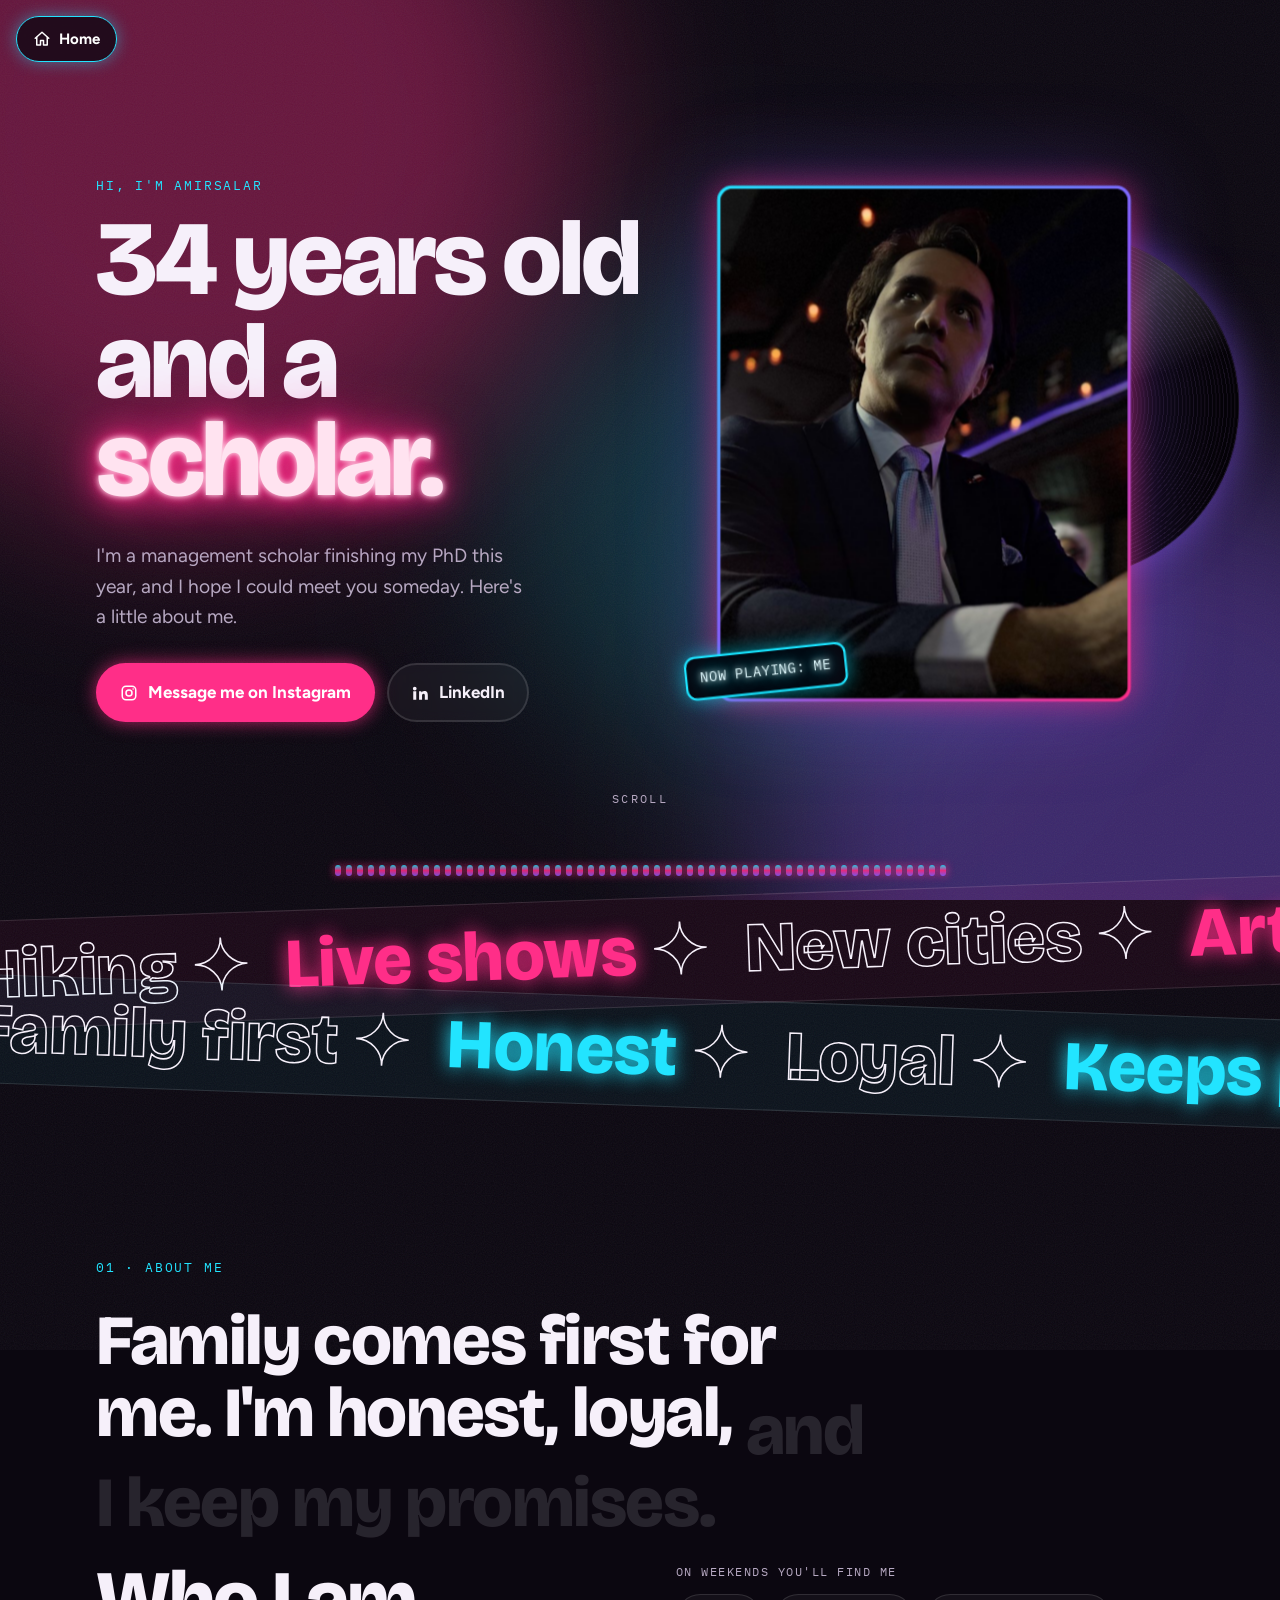
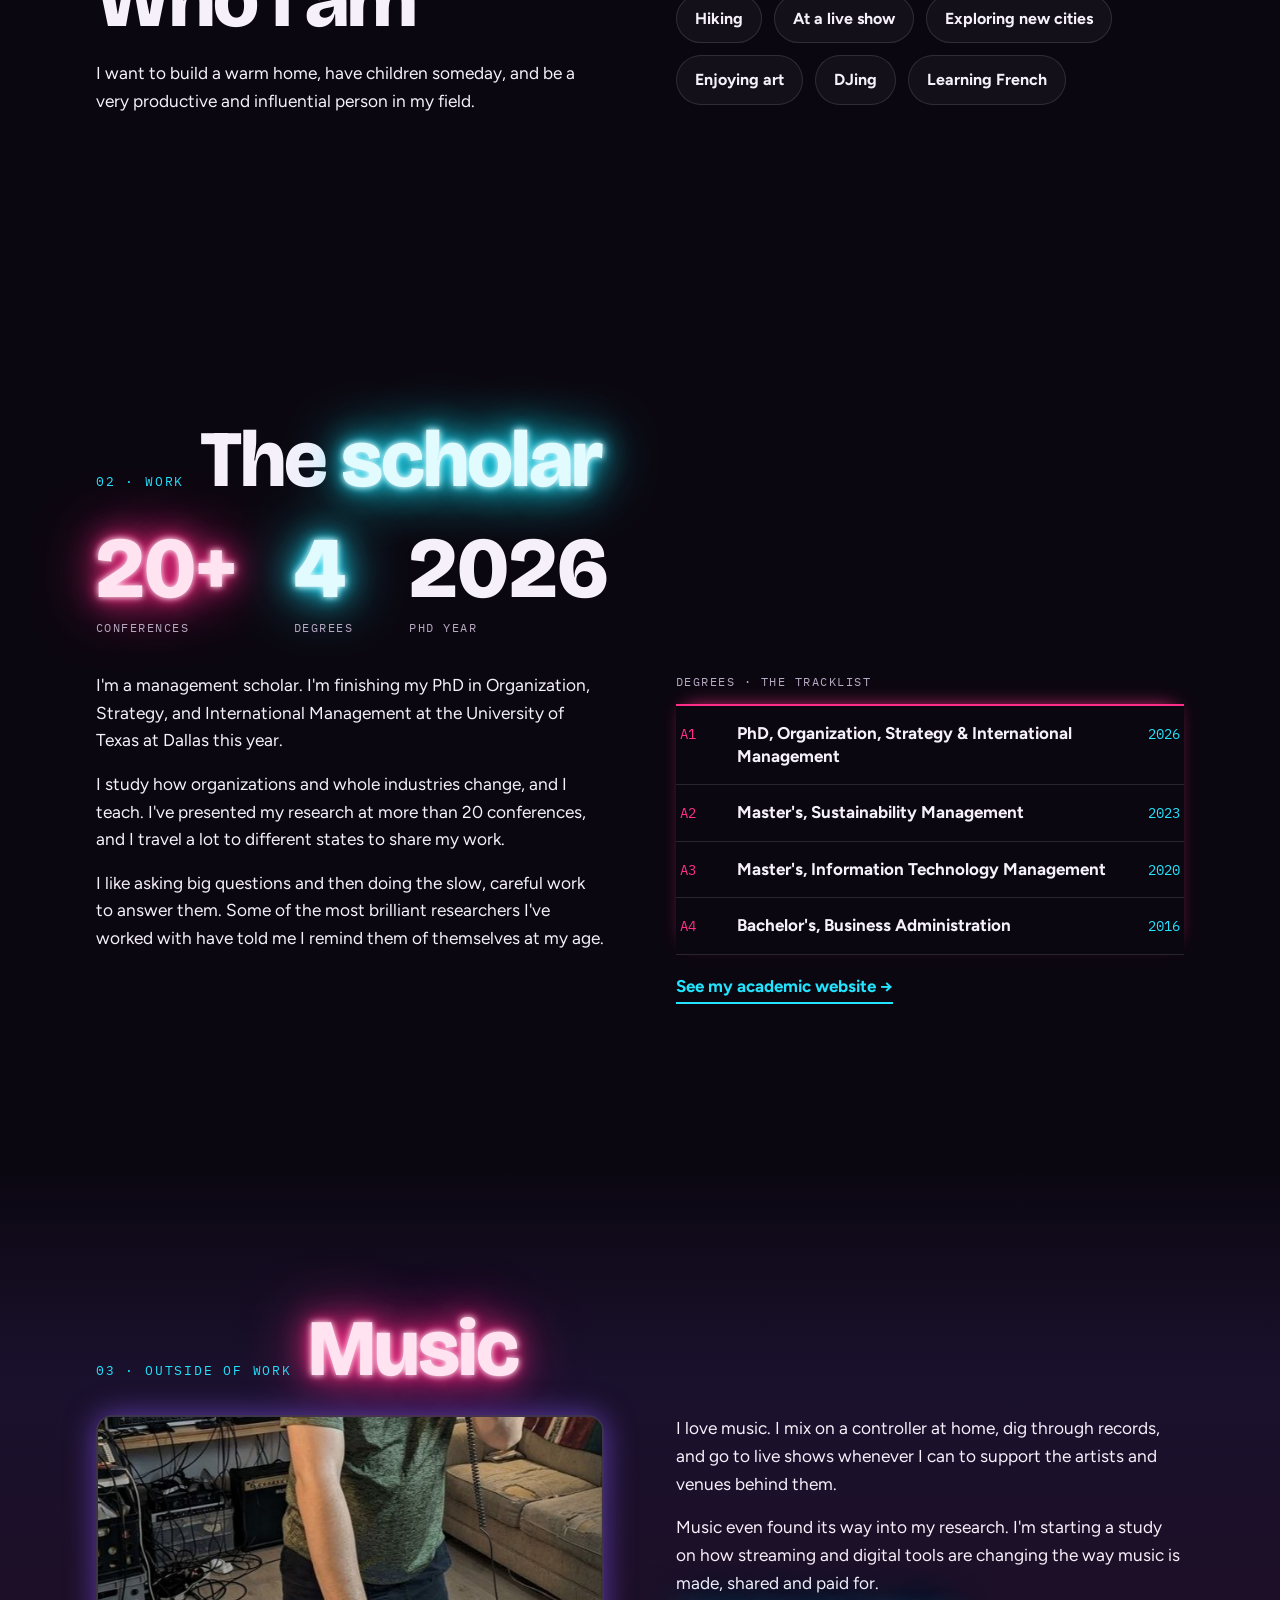
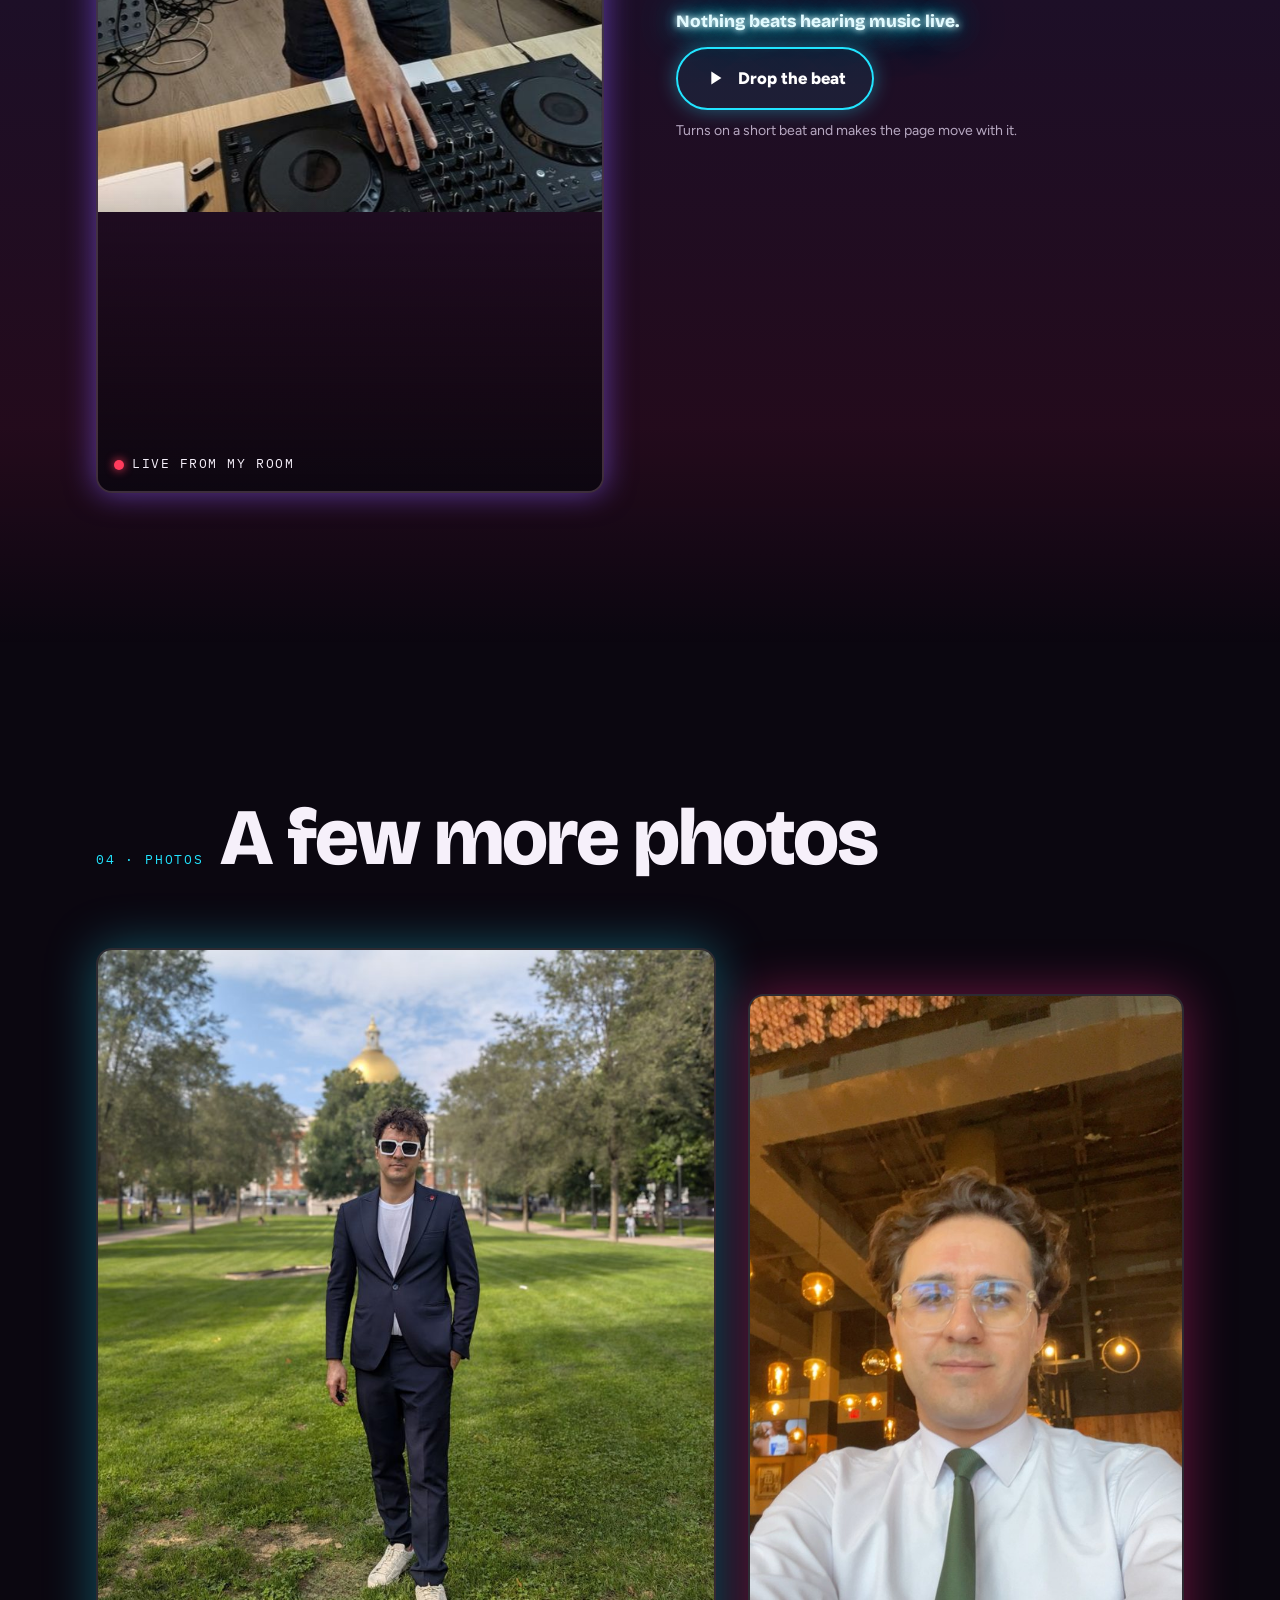
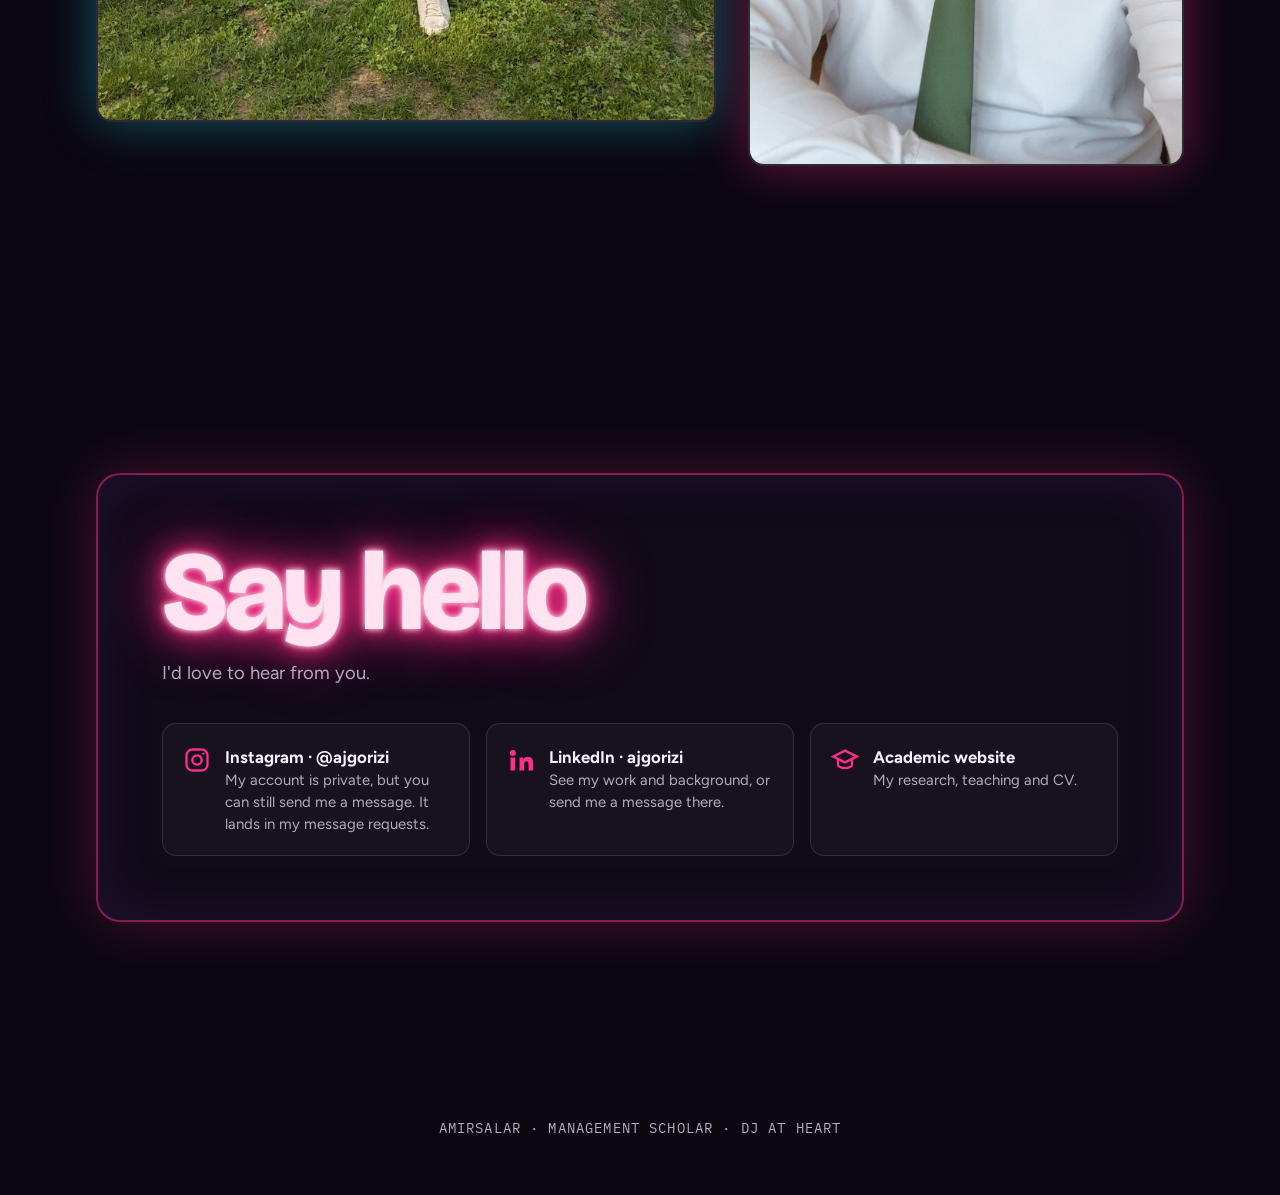
==== commit 5b9491d1: "Calm neon theme on all academic pages, Home buttons everywhere - assets/neon.css: dark theme with so" ====
--- a/hello/index.html
+++ b/hello/index.html
@@ -203,9 +203,14 @@
   *,*::before,*::after{animation:none !important;transition:none !important}
   .rv,.stagger > *,.statement .w,h1 .line > span,.intro{opacity:1 !important;transform:none !important}
 }
+.home-btn{position:fixed;left:max(16px,env(safe-area-inset-left,0px));top:16px;z-index:60;display:inline-flex;align-items:center;gap:8px;padding:10px 16px;border-radius:999px;font-weight:700;font-size:15px;color:#fff;text-decoration:none;background:rgba(11,7,16,.75);border:1.5px solid var(--cyan);backdrop-filter:blur(10px);-webkit-backdrop-filter:blur(10px);box-shadow:0 0 16px rgba(34,228,255,.45);transition:transform .2s, box-shadow .2s}
+.home-btn:hover{transform:translateY(-2px);box-shadow:0 0 28px rgba(34,228,255,.8)}
+.home-btn svg{width:18px;height:18px}
+.hero{padding-top:clamp(84px,8vw,96px) !important}
 </style>
 </head>
 <body>
+<a class="home-btn" href="../"><svg viewBox="0 0 24 24" fill="none" stroke="currentColor" stroke-width="2" stroke-linecap="round" stroke-linejoin="round"><path d="M3 11l9-8 9 8"/><path d="M5 10v10h5v-6h4v6h5V10"/></svg>Home</a>
 <div class="aurora" aria-hidden="true"><i></i><i></i><i></i></div>
 <div class="grain" aria-hidden="true"></div>
 <div class="glow-cursor" aria-hidden="true"></div>
